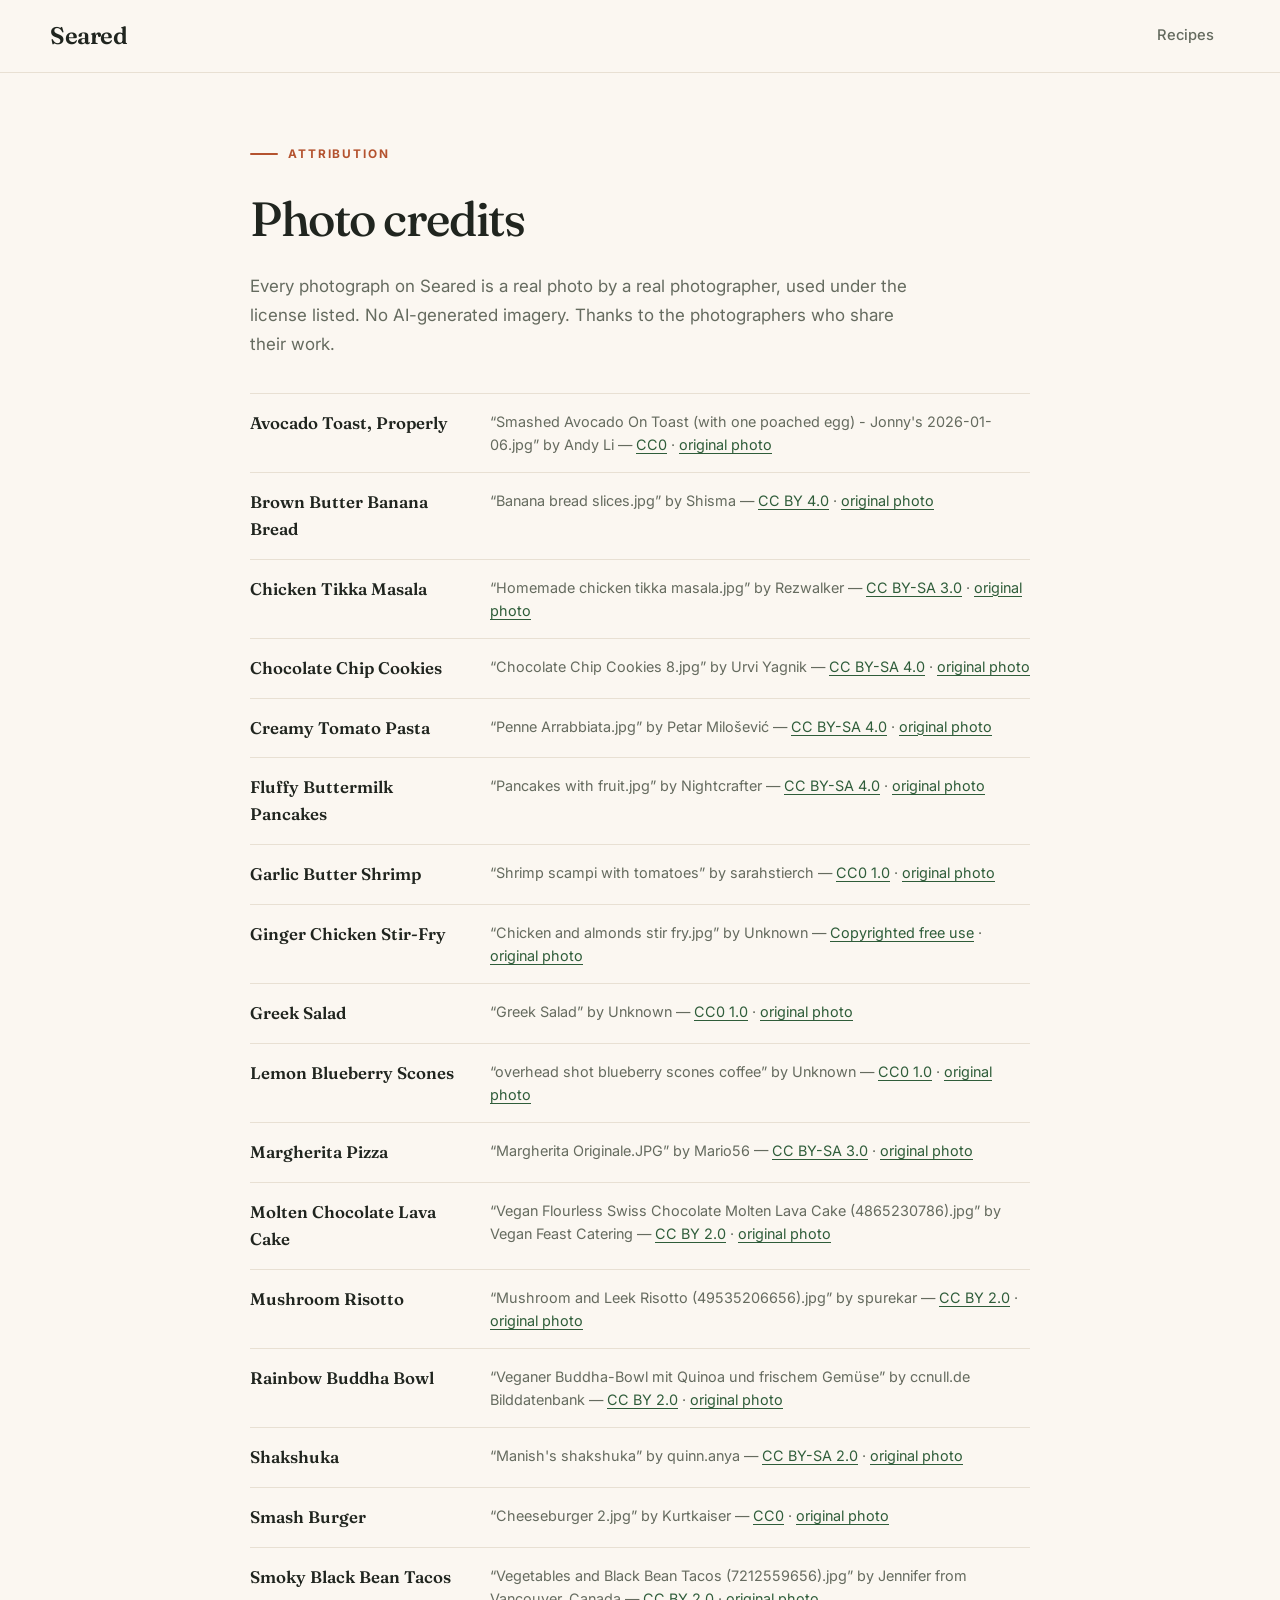
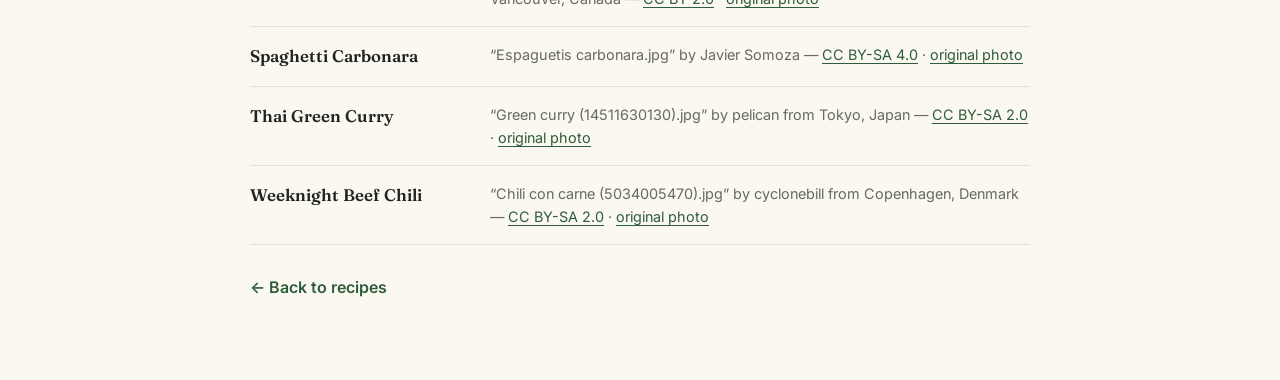
==== credits.html @ 4a0a9e8e "Show uncropped photo in recipe modal" ====
<!DOCTYPE html>
<html lang="en">
<head>
  <meta charset="UTF-8">
  <meta name="viewport" content="width=device-width, initial-scale=1">
  <title>Photo credits — Seared</title>
  <meta name="description" content="Attribution for the real photographs used on Seared.">
  <link rel="preconnect" href="https://fonts.googleapis.com">
  <link rel="preconnect" href="https://fonts.gstatic.com" crossorigin>
  <link href="https://fonts.googleapis.com/css2?family=Fraunces:ital,opsz,wght@0,9..144,400..700;1,9..144,400..700&family=Inter:wght@400;500;600;700&display=swap" rel="stylesheet">
  <link rel="stylesheet" href="styles.css?v=3">
  <style>
    .credits { max-width: 780px; padding: 64px 0 80px; }
    .credits h1 { margin: 18px 0 0; font-family: var(--serif); font-size: clamp(2.1rem, 5vw, 3rem); font-weight: 500; letter-spacing: -0.03em; }
    .credits .lede { max-width: 60ch; margin: 14px 0 34px; color: var(--muted); }
    .credit-list { display: grid; gap: 0; margin: 0; padding: 0; list-style: none; border-top: 1px solid var(--line); }
    .credit-list li { display: grid; grid-template-columns: 220px 1fr; gap: 20px; padding: 16px 0; border-bottom: 1px solid var(--line); }
    .credit-dish { font-family: var(--serif); font-size: 1.05rem; font-weight: 600; }
    .credit-line { color: var(--muted); font-size: 0.9rem; }
    .credit-line a { color: var(--green); text-underline-offset: 3px; }
    .credits-back { display: inline-flex; margin-top: 30px; color: var(--green); font-weight: 600; text-decoration: none; }
    .credits-back:hover { text-decoration: underline; }
    @media (max-width: 620px) { .credit-list li { grid-template-columns: 1fr; gap: 4px; } .credits { padding-top: 40px; } }
  </style>
</head>
<body>
  <header class="site-header">
    <div class="wrap header-inner">
      <a class="brand" href="index.html">
        <span class="brand-name">Seared</span>
      </a>
      <nav class="nav" aria-label="Main"><a class="nav-link" href="index.html">Recipes</a></nav>
    </div>
  </header>
  <main class="wrap credits">
    <p class="eyebrow">Attribution</p>
    <h1>Photo credits</h1>
    <p class="lede">Every photograph on Seared is a real photo by a real photographer, used under the license listed. No AI-generated imagery. Thanks to the photographers who share their work.</p>
    <ul class="credit-list">
      <li>
        <span class="credit-dish">Avocado Toast, Properly</span>
        <span class="credit-line">“Smashed Avocado On Toast (with one poached egg) - Jonny&#x27;s 2026-01-06.jpg” by Andy Li — <a href="http://creativecommons.org/publicdomain/zero/1.0/deed.en" rel="license noopener">CC0</a> · <a href="https://commons.wikimedia.org/wiki/File:Smashed_Avocado_On_Toast_(with_one_poached_egg)_-_Jonny%27s_2026-01-06.jpg" rel="noopener">original photo</a></span>
      </li>
      <li>
        <span class="credit-dish">Brown Butter Banana Bread</span>
        <span class="credit-line">“Banana bread slices.jpg” by Shisma — <a href="https://creativecommons.org/licenses/by/4.0" rel="license noopener">CC BY 4.0</a> · <a href="https://commons.wikimedia.org/wiki/File:Banana_bread_slices.jpg" rel="noopener">original photo</a></span>
      </li>
      <li>
        <span class="credit-dish">Chicken Tikka Masala</span>
        <span class="credit-line">“Homemade chicken tikka masala.jpg” by Rezwalker — <a href="https://creativecommons.org/licenses/by-sa/3.0" rel="license noopener">CC BY-SA 3.0</a> · <a href="https://commons.wikimedia.org/wiki/File:Homemade_chicken_tikka_masala.jpg" rel="noopener">original photo</a></span>
      </li>
      <li>
        <span class="credit-dish">Chocolate Chip Cookies</span>
        <span class="credit-line">“Chocolate Chip Cookies 8.jpg” by Urvi Yagnik — <a href="https://creativecommons.org/licenses/by-sa/4.0" rel="license noopener">CC BY-SA 4.0</a> · <a href="https://commons.wikimedia.org/wiki/File:Chocolate_Chip_Cookies_8.jpg" rel="noopener">original photo</a></span>
      </li>
      <li>
        <span class="credit-dish">Creamy Tomato Pasta</span>
        <span class="credit-line">“Penne Arrabbiata.jpg” by Petar Milošević — <a href="https://creativecommons.org/licenses/by-sa/4.0" rel="license noopener">CC BY-SA 4.0</a> · <a href="https://commons.wikimedia.org/wiki/File:Penne_Arrabbiata.jpg" rel="noopener">original photo</a></span>
      </li>
      <li>
        <span class="credit-dish">Fluffy Buttermilk Pancakes</span>
        <span class="credit-line">“Pancakes with fruit.jpg” by Nightcrafter — <a href="https://creativecommons.org/licenses/by-sa/4.0" rel="license noopener">CC BY-SA 4.0</a> · <a href="https://commons.wikimedia.org/wiki/File:Pancakes_with_fruit.jpg" rel="noopener">original photo</a></span>
      </li>
      <li>
        <span class="credit-dish">Garlic Butter Shrimp</span>
        <span class="credit-line">“Shrimp scampi with tomatoes” by sarahstierch — <a href="https://creativecommons.org/publicdomain/zero/1.0/" rel="license noopener">CC0 1.0</a> · <a href="https://www.flickr.com/photos/7633518@N08/54005798608" rel="noopener">original photo</a></span>
      </li>
      <li>
        <span class="credit-dish">Ginger Chicken Stir-Fry</span>
        <span class="credit-line">“Chicken and almonds stir fry.jpg” by Unknown — <a href="#" rel="license noopener">Copyrighted free use</a> · <a href="https://commons.wikimedia.org/wiki/File:Chicken_and_almonds_stir_fry.jpg" rel="noopener">original photo</a></span>
      </li>
      <li>
        <span class="credit-dish">Greek Salad</span>
        <span class="credit-line">“Greek Salad” by Unknown — <a href="https://creativecommons.org/publicdomain/zero/1.0/" rel="license noopener">CC0 1.0</a> · <a href="https://www.rawpixel.com/image/5969793/greek-salad" rel="noopener">original photo</a></span>
      </li>
      <li>
        <span class="credit-dish">Lemon Blueberry Scones</span>
        <span class="credit-line">“overhead shot blueberry scones coffee” by Unknown — <a href="https://creativecommons.org/publicdomain/zero/1.0/" rel="license noopener">CC0 1.0</a> · <a href="https://www.rawpixel.com/image/3282707/free-photo-image-cream-coffee-blossom" rel="noopener">original photo</a></span>
      </li>
      <li>
        <span class="credit-dish">Margherita Pizza</span>
        <span class="credit-line">“Margherita Originale.JPG” by Mario56 — <a href="https://creativecommons.org/licenses/by-sa/3.0" rel="license noopener">CC BY-SA 3.0</a> · <a href="https://commons.wikimedia.org/wiki/File:Margherita_Originale.JPG" rel="noopener">original photo</a></span>
      </li>
      <li>
        <span class="credit-dish">Molten Chocolate Lava Cake</span>
        <span class="credit-line">“Vegan Flourless Swiss Chocolate Molten Lava Cake (4865230786).jpg” by Vegan Feast Catering — <a href="https://creativecommons.org/licenses/by/2.0" rel="license noopener">CC BY 2.0</a> · <a href="https://commons.wikimedia.org/wiki/File:Vegan_Flourless_Swiss_Chocolate_Molten_Lava_Cake_(4865230786).jpg" rel="noopener">original photo</a></span>
      </li>
      <li>
        <span class="credit-dish">Mushroom Risotto</span>
        <span class="credit-line">“Mushroom and Leek Risotto (49535206656).jpg” by spurekar — <a href="https://creativecommons.org/licenses/by/2.0" rel="license noopener">CC BY 2.0</a> · <a href="https://commons.wikimedia.org/wiki/File:Mushroom_and_Leek_Risotto_(49535206656).jpg" rel="noopener">original photo</a></span>
      </li>
      <li>
        <span class="credit-dish">Rainbow Buddha Bowl</span>
        <span class="credit-line">“Veganer Buddha-Bowl mit Quinoa und frischem Gemüse” by ccnull.de Bilddatenbank — <a href="https://creativecommons.org/licenses/by/2.0/" rel="license noopener">CC BY 2.0</a> · <a href="https://www.flickr.com/photos/115225894@N07/54340610485" rel="noopener">original photo</a></span>
      </li>
      <li>
        <span class="credit-dish">Shakshuka</span>
        <span class="credit-line">“Manish&#x27;s shakshuka” by quinn.anya — <a href="https://creativecommons.org/licenses/by-sa/2.0/" rel="license noopener">CC BY-SA 2.0</a> · <a href="https://www.flickr.com/photos/53326337@N00/53869205952" rel="noopener">original photo</a></span>
      </li>
      <li>
        <span class="credit-dish">Smash Burger</span>
        <span class="credit-line">“Cheeseburger 2.jpg” by Kurtkaiser — <a href="http://creativecommons.org/publicdomain/zero/1.0/deed.en" rel="license noopener">CC0</a> · <a href="https://commons.wikimedia.org/wiki/File:Cheeseburger_2.jpg" rel="noopener">original photo</a></span>
      </li>
      <li>
        <span class="credit-dish">Smoky Black Bean Tacos</span>
        <span class="credit-line">“Vegetables and Black Bean Tacos (7212559656).jpg” by Jennifer from Vancouver, Canada — <a href="https://creativecommons.org/licenses/by/2.0" rel="license noopener">CC BY 2.0</a> · <a href="https://commons.wikimedia.org/wiki/File:Vegetables_and_Black_Bean_Tacos_(7212559656).jpg" rel="noopener">original photo</a></span>
      </li>
      <li>
        <span class="credit-dish">Spaghetti Carbonara</span>
        <span class="credit-line">“Espaguetis carbonara.jpg” by Javier Somoza — <a href="https://creativecommons.org/licenses/by-sa/4.0" rel="license noopener">CC BY-SA 4.0</a> · <a href="https://commons.wikimedia.org/wiki/File:Espaguetis_carbonara.jpg" rel="noopener">original photo</a></span>
      </li>
      <li>
        <span class="credit-dish">Thai Green Curry</span>
        <span class="credit-line">“Green curry (14511630130).jpg” by pelican from Tokyo, Japan — <a href="https://creativecommons.org/licenses/by-sa/2.0" rel="license noopener">CC BY-SA 2.0</a> · <a href="https://commons.wikimedia.org/wiki/File:Green_curry_(14511630130).jpg" rel="noopener">original photo</a></span>
      </li>
      <li>
        <span class="credit-dish">Weeknight Beef Chili</span>
        <span class="credit-line">“Chili con carne (5034005470).jpg” by cyclonebill from Copenhagen, Denmark — <a href="https://creativecommons.org/licenses/by-sa/2.0" rel="license noopener">CC BY-SA 2.0</a> · <a href="https://commons.wikimedia.org/wiki/File:Chili_con_carne_(5034005470).jpg" rel="noopener">original photo</a></span>
      </li>
    </ul>
    <a class="credits-back" href="index.html">← Back to recipes</a>
  </main>
</body>
</html>
---- styles.css ----
/* ---------- Base ---------- */
*, *::before, *::after { box-sizing: border-box; }

:root {
  --cream: #fbf7f1;
  --paper: #fffdf9;
  --ink: #20251f;
  --muted: #656b5f;
  --muted-soft: #6a7063;
  --green: #2f5d3a;
  --green-soft: #eaf0e6;
  --terra: #c9603c;
  --terra-ink: #b4532f;
  --line: #e8e0d3;
  --serif: "Fraunces", "Iowan Old Style", Georgia, serif;
  --sans: "Inter", ui-sans-serif, system-ui, -apple-system, "Segoe UI", sans-serif;
  --shadow: 0 24px 44px -30px rgba(32, 37, 31, 0.55);
}

html { scroll-behavior: smooth; }

body {
  margin: 0;
  background: var(--cream);
  color: var(--ink);
  font-family: var(--sans);
  font-size: 16px;
  line-height: 1.6;
  -webkit-font-smoothing: antialiased;
}

body.locked { overflow: hidden; }

img, svg { display: block; }
button { font: inherit; color: inherit; }

[hidden] { display: none !important; }

.wrap { width: min(1180px, calc(100% - 48px)); margin-inline: auto; }

:focus-visible {
  outline: 2.5px solid var(--green);
  outline-offset: 3px;
  border-radius: 6px;
}

/* ---------- Header ---------- */
.site-header {
  position: sticky;
  top: 0;
  z-index: 50;
  background: rgba(251, 247, 241, 0.86);
  backdrop-filter: blur(14px);
  -webkit-backdrop-filter: blur(14px);
  border-bottom: 1px solid var(--line);
}

.header-inner {
  display: flex;
  align-items: center;
  justify-content: space-between;
  gap: 24px;
  height: 72px;
}

.brand {
  display: inline-flex;
  align-items: center;
  text-decoration: none;
  color: var(--ink);
  font-family: var(--serif);
  font-size: 1.5rem;
  font-weight: 600;
  letter-spacing: -0.02em;
}

.nav { display: flex; align-items: center; gap: 6px; }

.nav-link {
  display: inline-flex;
  align-items: center;
  gap: 8px;
  padding: 9px 16px;
  border: 0;
  border-radius: 999px;
  background: transparent;
  color: var(--muted);
  font-size: 0.92rem;
  font-weight: 500;
  text-decoration: none;
  cursor: pointer;
  transition: background 0.18s ease, color 0.18s ease;
}

.nav-link:hover { background: #f1ece2; color: var(--ink); }

.nav-link.is-active {
  background: var(--green);
  color: #fff;
}

.count {
  display: inline-grid;
  place-items: center;
  min-width: 21px;
  height: 21px;
  padding: 0 6px;
  border-radius: 999px;
  background: #efe9dd;
  color: var(--ink);
  font-size: 0.72rem;
  font-weight: 700;
  line-height: 1;
}

.nav-link.is-active .count { background: rgba(255, 255, 255, 0.24); color: #fff; }

/* ---------- Hero ---------- */
.hero {
  position: relative;
  padding: 76px 0 52px;
  overflow: hidden;
}

.hero::before {
  content: "";
  position: absolute;
  width: 620px;
  height: 620px;
  top: -340px;
  right: -140px;
  border-radius: 50%;
  background: radial-gradient(circle, rgba(201, 96, 60, 0.14), rgba(201, 96, 60, 0) 68%);
  pointer-events: none;
}

.hero::after {
  content: "";
  position: absolute;
  width: 520px;
  height: 520px;
  bottom: -360px;
  left: -180px;
  border-radius: 50%;
  background: radial-gradient(circle, rgba(47, 93, 58, 0.12), rgba(47, 93, 58, 0) 70%);
  pointer-events: none;
}

.hero-inner { position: relative; z-index: 1; }

.eyebrow {
  display: inline-flex;
  align-items: center;
  gap: 10px;
  margin: 0;
  color: var(--terra-ink);
  font-size: 0.74rem;
  font-weight: 700;
  letter-spacing: 0.16em;
  text-transform: uppercase;
}

.eyebrow::before {
  content: "";
  width: 28px;
  height: 2px;
  border-radius: 2px;
  background: currentColor;
}

.hero h1 {
  margin: 20px 0 0;
  max-width: 15ch;
  font-family: var(--serif);
  font-size: clamp(2.7rem, 6.4vw, 4.7rem);
  font-weight: 500;
  line-height: 1.02;
  letter-spacing: -0.035em;
}

.hero h1 em {
  display: block;
  color: var(--terra);
  font-style: normal;
}

.lede {
  max-width: 53ch;
  margin: 22px 0 0;
  color: var(--muted);
  font-size: 1.06rem;
  line-height: 1.7;
}

/* Search */
.search {
  display: flex;
  align-items: center;
  gap: 13px;
  width: min(560px, 100%);
  margin-top: 32px;
  padding: 7px 8px 7px 20px;
  background: var(--paper);
  border: 1px solid var(--line);
  border-radius: 999px;
  box-shadow: 0 18px 36px -26px rgba(47, 93, 58, 0.55);
  transition: border-color 0.18s ease, box-shadow 0.18s ease;
}

.search:focus-within {
  border-color: #b9cbb3;
  box-shadow: 0 18px 36px -22px rgba(47, 93, 58, 0.5), 0 0 0 4px rgba(47, 93, 58, 0.08);
}

.search-icon {
  width: 20px;
  height: 20px;
  flex: 0 0 20px;
  fill: none;
  stroke: var(--muted);
  stroke-width: 1.9;
  stroke-linecap: round;
}

.search input {
  flex: 1;
  min-width: 0;
  padding: 13px 0;
  border: 0;
  outline: 0;
  background: transparent;
  color: var(--ink);
  font: inherit;
  font-size: 0.98rem;
}

.search input::placeholder { color: var(--muted-soft); }
.search input::-webkit-search-cancel-button { -webkit-appearance: none; }

.search-hint {
  flex: 0 0 auto;
  padding: 4px 10px;
  border: 1px solid var(--line);
  border-bottom-width: 2px;
  border-radius: 7px;
  background: #faf6ee;
  color: var(--muted-soft);
  font-family: var(--sans);
  font-size: 0.76rem;
  font-weight: 600;
  line-height: 1.3;
}

.suggestions {
  display: flex;
  flex-wrap: wrap;
  align-items: center;
  gap: 8px;
  margin-top: 18px;
  font-size: 0.85rem;
}

.suggestions-label {
  margin-right: 2px;
  color: var(--muted-soft);
  font-size: 0.72rem;
  font-weight: 700;
  letter-spacing: 0.12em;
  text-transform: uppercase;
}

.suggestions button {
  padding: 5px 13px;
  border: 1px solid var(--line);
  border-radius: 999px;
  background: transparent;
  color: var(--muted);
  font-size: 0.83rem;
  cursor: pointer;
  transition: all 0.16s ease;
}

.suggestions button:hover {
  border-color: #cfc4b1;
  background: var(--paper);
  color: var(--ink);
  transform: translateY(-1px);
}

/* Hero decorative plate */
.hero-art {
  position: absolute;
  top: 50%;
  right: 0;
  width: 380px;
  height: 380px;
  transform: translateY(-50%);
  display: none;
}

.plate {
  position: absolute;
  inset: 20px;
  display: grid;
  place-items: center;
  border-radius: 50%;
  background:
    radial-gradient(circle at 38% 30%, #fffdf9 0%, #f6efe3 55%, #ece2d1 100%);
  border: 1px solid #e6dccb;
  box-shadow:
    0 40px 60px -40px rgba(47, 93, 58, 0.5),
    inset 0 -8px 24px rgba(180, 160, 130, 0.18),
    inset 0 4px 14px rgba(255, 255, 255, 0.9);
  animation: float 7s ease-in-out infinite;
}

.plate-ring {
  position: absolute;
  inset: 26px;
  z-index: 3;
  border: 1.5px dashed rgba(255, 255, 255, 0.75);
  border-radius: 50%;
  opacity: 0.9;
}

.plate-photo {
  position: absolute;
  inset: 0;
  width: 100%;
  height: 100%;
  border-radius: 50%;
  object-fit: cover;
}

.plate::after {
  content: "";
  position: absolute;
  inset: 0;
  z-index: 2;
  border-radius: 50%;
  box-shadow: inset 0 0 0 1px rgba(255, 255, 255, 0.28), inset 0 -14px 34px rgba(40, 30, 20, 0.28);
  pointer-events: none;
}

.pick-card {
  position: absolute;
  left: -6px;
  bottom: 12px;
  display: grid;
  gap: 1px;
  padding: 13px 20px 14px;
  background: var(--paper);
  border: 1px solid var(--line);
  border-radius: 16px;
  box-shadow: 0 20px 40px -24px rgba(32, 37, 31, 0.5);
  transform: rotate(-4deg);
  animation: float 7s ease-in-out infinite;
  animation-delay: -2.5s;
}

.pick-label {
  color: var(--terra-ink);
  font-size: 0.62rem;
  font-weight: 700;
  letter-spacing: 0.14em;
  text-transform: uppercase;
}

.pick-card strong {
  font-family: var(--serif);
  font-size: 1.22rem;
  font-weight: 600;
  line-height: 1.2;
}

.pick-meta { color: var(--muted-soft); font-size: 0.76rem; }

@keyframes float {
  0%, 100% { transform: translateY(0) rotate(-4deg); }
  50% { transform: translateY(-9px) rotate(-2deg); }
}

@media (min-width: 1080px) {
  .hero-art { display: block; }
  .hero-inner { min-height: 360px; }
  .hero-inner > .eyebrow,
  .hero-inner > h1,
  .hero-inner > .lede,
  .hero-inner > .search,
  .hero-inner > .suggestions { max-width: 640px; }
  .hero-inner > .lede { max-width: 53ch; }
}

@media (prefers-reduced-motion: reduce) {
  .plate, .pick-card { animation: none; }
}


/* ---------- Toolbar ---------- */
.toolbar {
  position: sticky;
  top: 72px;
  z-index: 40;
  padding: 13px 0;
  background: rgba(251, 247, 241, 0.92);
  backdrop-filter: blur(12px);
  -webkit-backdrop-filter: blur(12px);
  border-top: 1px solid var(--line);
  border-bottom: 1px solid var(--line);
}

.toolbar-inner {
  display: flex;
  align-items: center;
  justify-content: space-between;
  gap: 18px;
}

.chips {
  display: flex;
  align-items: center;
  gap: 8px;
  overflow-x: auto;
  scrollbar-width: none;
  padding: 2px;
}

.chips::-webkit-scrollbar { display: none; }

.chip {
  flex: 0 0 auto;
  padding: 8px 17px;
  border: 1px solid transparent;
  border-radius: 999px;
  background: transparent;
  color: var(--muted);
  font-size: 0.88rem;
  font-weight: 500;
  white-space: nowrap;
  cursor: pointer;
  transition: all 0.18s ease;
}

.chip:hover { background: #f1ece2; color: var(--ink); }

.chip[aria-pressed="true"] {
  background: var(--green);
  border-color: var(--green);
  color: #fff;
  box-shadow: 0 8px 16px -12px rgba(47, 93, 58, 0.9);
}

.sort {
  display: inline-flex;
  align-items: center;
  gap: 9px;
  flex: 0 0 auto;
  color: var(--muted-soft);
  font-size: 0.78rem;
  font-weight: 600;
  letter-spacing: 0.06em;
  text-transform: uppercase;
}

.sort select {
  padding: 8px 34px 8px 13px;
  border: 1px solid var(--line);
  border-radius: 999px;
  background: var(--paper) url("data:image/svg+xml,%3Csvg xmlns='http://www.w3.org/2000/svg' width='12' height='8' viewBox='0 0 12 8'%3E%3Cpath d='M1 1.5 6 6.5 11 1.5' fill='none' stroke='%236d7468' stroke-width='1.6' stroke-linecap='round' stroke-linejoin='round'/%3E%3C/svg%3E") no-repeat right 14px center;
  color: var(--ink);
  font: inherit;
  font-size: 0.84rem;
  font-weight: 500;
  letter-spacing: 0;
  text-transform: none;
  cursor: pointer;
  appearance: none;
  -webkit-appearance: none;
}

/* ---------- Collection ---------- */
.collection { padding-bottom: 84px; }

#recipes { scroll-margin-top: 150px; }

.collection-head {
  display: flex;
  align-items: baseline;
  justify-content: space-between;
  gap: 20px;
  flex-wrap: wrap;
  padding: 44px 0 24px;
}

.collection-head h2 {
  margin: 0;
  font-family: var(--serif);
  font-size: clamp(1.7rem, 3vw, 2.15rem);
  font-weight: 500;
  letter-spacing: -0.025em;
}

.result-count {
  margin: 0;
  color: var(--muted-soft);
  font-size: 0.88rem;
}

.grid {
  display: grid;
  grid-template-columns: repeat(auto-fill, minmax(272px, 1fr));
  gap: 26px;
}

/* ---------- Card ---------- */
.card {
  position: relative;
  display: flex;
  flex-direction: column;
  background: var(--paper);
  border: 1px solid var(--line);
  border-radius: 22px;
  overflow: hidden;
  cursor: pointer;
  transition: transform 0.24s ease, box-shadow 0.24s ease, border-color 0.24s ease;
  animation: rise 0.4s ease both;
}

.card:hover {
  transform: translateY(-5px);
  border-color: #d8cfbe;
  box-shadow: var(--shadow);
}

.card-open {
  padding: 0;
  border: 0;
  background: none;
  color: inherit;
  font: inherit;
  letter-spacing: inherit;
  line-height: inherit;
  text-align: left;
  cursor: pointer;
}

.card-open:hover {
  text-decoration: underline;
  text-decoration-thickness: 1.5px;
  text-underline-offset: 4px;
}

.card-open:focus-visible { outline-offset: 4px; }

@keyframes rise {
  from { opacity: 0; transform: translateY(10px); }
  to { opacity: 1; transform: translateY(0); }
}

.thumb {
  position: relative;
  display: grid;
  place-items: center;
  aspect-ratio: 4 / 3;
  overflow: hidden;
}

.thumb::after {
  content: "";
  position: absolute;
  inset: 0;
  z-index: 1;
  background: linear-gradient(to bottom, rgba(20, 24, 20, 0.24), rgba(20, 24, 20, 0) 42%);
  pointer-events: none;
}

.thumb-img {
  position: absolute;
  inset: 0;
  width: 100%;
  height: 100%;
  object-fit: cover;
  transition: transform 0.5s cubic-bezier(0.2, 0.8, 0.3, 1);
}

.card:hover .thumb-img { transform: scale(1.055); }

.badge {
  position: absolute;
  top: 13px;
  left: 13px;
  z-index: 2;
  padding: 6px 11px;
  border-radius: 999px;
  background: rgba(255, 253, 249, 0.92);
  backdrop-filter: blur(6px);
  color: #3b4237;
  font-size: 0.68rem;
  font-weight: 700;
  letter-spacing: 0.09em;
  text-transform: uppercase;
}

.heart {
  position: absolute;
  top: 11px;
  right: 11px;
  z-index: 3;
  display: grid;
  place-items: center;
  width: 38px;
  height: 38px;
  border: 0;
  border-radius: 50%;
  background: rgba(255, 253, 249, 0.92);
  backdrop-filter: blur(6px);
  cursor: pointer;
  transition: transform 0.18s ease, background 0.18s ease;
}

.heart:hover { transform: scale(1.08); background: #fff; }
.heart:active { transform: scale(0.94); }

.heart svg {
  width: 19px;
  height: 19px;
  fill: none;
  stroke: #4a5147;
  stroke-width: 1.8;
  stroke-linecap: round;
  stroke-linejoin: round;
  transition: fill 0.18s ease, stroke 0.18s ease;
}

.heart[aria-pressed="true"] svg { fill: var(--terra); stroke: var(--terra); }

.card-body {
  display: flex;
  flex-direction: column;
  flex: 1;
  padding: 18px 20px 19px;
}

.card-body h3 {
  margin: 0;
  font-family: var(--serif);
  font-size: 1.26rem;
  font-weight: 600;
  line-height: 1.25;
  letter-spacing: -0.015em;
}

.card-body p {
  margin: 7px 0 16px;
  color: var(--muted);
  font-size: 0.88rem;
  line-height: 1.55;
  display: -webkit-box;
  -webkit-line-clamp: 2;
  -webkit-box-orient: vertical;
  overflow: hidden;
}

.meta {
  display: flex;
  align-items: center;
  flex-wrap: wrap;
  gap: 6px 14px;
  margin-top: auto;
  padding-top: 13px;
  border-top: 1px dashed #ece4d6;
  color: var(--muted);
  font-size: 0.79rem;
  font-weight: 500;
}

.meta span { display: inline-flex; align-items: center; gap: 5px; }

.meta svg {
  width: 14px;
  height: 14px;
  fill: none;
  stroke: currentColor;
  stroke-width: 1.7;
  stroke-linecap: round;
  stroke-linejoin: round;
}

/* ---------- Empty state ---------- */
.empty {
  display: grid;
  justify-items: center;
  gap: 4px;
  padding: 64px 24px 72px;
  text-align: center;
}

.empty-emoji { font-size: 2.6rem; }

.empty h3 {
  margin: 8px 0 0;
  font-family: var(--serif);
  font-size: 1.5rem;
  font-weight: 600;
}

.empty p {
  max-width: 38ch;
  margin: 4px 0 18px;
  color: var(--muted);
  font-size: 0.93rem;
}

/* ---------- Buttons ---------- */
.btn {
  display: inline-flex;
  align-items: center;
  justify-content: center;
  gap: 8px;
  padding: 11px 20px;
  border: 1px solid transparent;
  border-radius: 999px;
  font-size: 0.9rem;
  font-weight: 600;
  cursor: pointer;
  transition: all 0.18s ease;
}

.btn svg { width: 17px; height: 17px; fill: none; stroke: currentColor; stroke-width: 1.8; stroke-linecap: round; stroke-linejoin: round; }

.btn-primary { background: var(--green); color: #fff; }
.btn-primary:hover { background: #24462d; transform: translateY(-1px); }

.btn-ghost { background: transparent; border-color: var(--line); color: var(--ink); }
.btn-ghost:hover { background: #f1ece2; }

/* ---------- Footer ---------- */
.site-footer {
  border-top: 1px solid var(--line);
  padding: 34px 0 44px;
  background: #f7f2e9;
}

.footer-inner {
  display: flex;
  align-items: center;
  justify-content: space-between;
  gap: 16px;
  flex-wrap: wrap;
}

.site-footer p { margin: 0; color: var(--muted); font-size: 0.88rem; }
.footer-small { color: var(--muted-soft); font-size: 0.82rem; }
.site-footer a { color: var(--muted-soft); text-underline-offset: 3px; }
.site-footer a:hover { color: var(--ink); }

/* ---------- Modal ---------- */
.modal { position: fixed; inset: 0; z-index: 100; display: none; }
.modal.open { display: block; }

.modal-backdrop {
  position: absolute;
  inset: 0;
  background: rgba(24, 28, 24, 0.55);
  backdrop-filter: blur(7px);
  -webkit-backdrop-filter: blur(7px);
  animation: fade 0.22s ease both;
}

.panel {
  position: relative;
  width: min(940px, calc(100% - 32px));
  max-height: 88vh;
  margin: min(5vh, 52px) auto;
  background: var(--cream);
  border-radius: 26px;
  overflow-y: auto;
  overscroll-behavior: contain;
  box-shadow: 0 50px 90px -34px rgba(0, 0, 0, 0.55);
  animation: pop 0.32s cubic-bezier(0.2, 0.9, 0.3, 1.15) both;
}

@keyframes fade { from { opacity: 0; } }
@keyframes pop {
  from { opacity: 0; transform: translateY(22px) scale(0.985); }
  to { opacity: 1; transform: translateY(0) scale(1); }
}

.modal-banner {
  position: relative;
  display: grid;
  place-items: center;
  aspect-ratio: 3 / 2;
  overflow: hidden;
}

.modal-banner::after {
  content: "";
  position: absolute;
  inset: 0;
  z-index: 1;
  background: linear-gradient(to bottom,
    rgba(20, 24, 20, 0.22),
    rgba(20, 24, 20, 0) 32%,
    rgba(20, 24, 20, 0) 68%,
    rgba(20, 24, 20, 0.3));
  pointer-events: none;
}

.modal-img {
  position: absolute;
  inset: 0;
  width: 100%;
  height: 100%;
  object-fit: contain;
}

.modal-banner .badge { top: 18px; left: 20px; }

.close-btn {
  position: absolute;
  top: 14px;
  right: 14px;
  z-index: 3;
  display: grid;
  place-items: center;
  width: 40px;
  height: 40px;
  border: 0;
  border-radius: 50%;
  background: rgba(255, 253, 249, 0.92);
  cursor: pointer;
  transition: transform 0.18s ease, background 0.18s ease;
}

.close-btn:hover { transform: rotate(90deg); background: #fff; }

.close-btn svg {
  width: 19px;
  height: 19px;
  fill: none;
  stroke: #3b4237;
  stroke-width: 1.9;
  stroke-linecap: round;
}

.modal-body { padding: 30px 36px 34px; }

.modal-intro h2 {
  margin: 0;
  font-family: var(--serif);
  font-size: clamp(1.9rem, 3.6vw, 2.6rem);
  font-weight: 500;
  line-height: 1.1;
  letter-spacing: -0.03em;
}

.modal-intro > p {
  max-width: 62ch;
  margin: 12px 0 0;
  color: var(--muted);
  font-size: 1rem;
  line-height: 1.65;
}

.meta-chips {
  display: flex;
  flex-wrap: wrap;
  gap: 9px;
  margin-top: 18px;
}

.chip-stat {
  display: inline-flex;
  align-items: center;
  gap: 7px;
  padding: 8px 14px;
  border: 1px solid var(--line);
  border-radius: 999px;
  background: var(--paper);
  color: var(--muted);
  font-size: 0.83rem;
}

.chip-stat b { color: var(--ink); font-weight: 600; }

.chip-stat svg {
  width: 15px;
  height: 15px;
  fill: none;
  stroke: var(--green);
  stroke-width: 1.8;
  stroke-linecap: round;
  stroke-linejoin: round;
}

.modal-grid {
  display: grid;
  grid-template-columns: 320px 1fr;
  gap: 34px;
  margin-top: 28px;
  padding-top: 28px;
  border-top: 1px solid var(--line);
}

/* Ingredients */
.ingredients {
  align-self: start;
  position: sticky;
  top: 20px;
  padding: 20px;
  background: var(--paper);
  border: 1px solid var(--line);
  border-radius: 18px;
}

.ing-head {
  display: flex;
  align-items: center;
  justify-content: space-between;
  gap: 12px;
  flex-wrap: wrap;
  margin-bottom: 6px;
}

.ing-head h3,
.method h3 {
  margin: 0;
  font-family: var(--serif);
  font-size: 1.22rem;
  font-weight: 600;
  letter-spacing: -0.01em;
}

.stepper {
  display: inline-flex;
  align-items: center;
  gap: 2px;
  padding: 3px;
  border: 1px solid var(--line);
  border-radius: 999px;
  background: #faf6ee;
}

.stepper button {
  display: grid;
  place-items: center;
  width: 28px;
  height: 28px;
  border: 0;
  border-radius: 50%;
  background: transparent;
  color: var(--green);
  font-size: 1.15rem;
  font-weight: 600;
  line-height: 1;
  cursor: pointer;
  transition: background 0.15s ease;
}

.stepper button:hover:not(:disabled) { background: var(--green-soft); }
.stepper button:disabled { opacity: 0.35; cursor: not-allowed; }

.stepper output {
  min-width: 26px;
  text-align: center;
  font-size: 0.92rem;
  font-weight: 700;
}

.serves-note {
  margin: 2px 0 12px;
  color: var(--muted-soft);
  font-size: 0.76rem;
  letter-spacing: 0.04em;
  text-transform: uppercase;
  font-weight: 600;
}

.ing-list { display: grid; }

.ing-list label {
  display: flex;
  align-items: flex-start;
  gap: 11px;
  padding: 9px 0;
  border-bottom: 1px dashed #ece4d6;
  font-size: 0.92rem;
  line-height: 1.5;
  cursor: pointer;
}

.ing-list label:last-child { border-bottom: 0; padding-bottom: 0; }

.ing-list input {
  position: relative;
  flex: 0 0 18px;
  width: 18px;
  height: 18px;
  margin: 3px 0 0;
  border: 1.5px solid #c9c0b0;
  border-radius: 5px;
  background: #fff;
  appearance: none;
  -webkit-appearance: none;
  cursor: pointer;
  transition: background 0.15s ease, border-color 0.15s ease;
}

.ing-list input:checked {
  background: var(--green);
  border-color: var(--green);
}

.ing-list input:checked::after {
  content: "";
  position: absolute;
  left: 4.5px;
  top: 1.5px;
  width: 5px;
  height: 9px;
  border: solid #fff;
  border-width: 0 2px 2px 0;
  transform: rotate(45deg);
}

.ing-list input:checked ~ span {
  color: var(--muted-soft);
  text-decoration: line-through;
  text-decoration-thickness: 1px;
}

.ing-list b { font-weight: 600; color: var(--ink); }

/* Method */
.method h3 { margin-bottom: 16px; }

.steps {
  counter-reset: step;
  display: grid;
  gap: 19px;
  margin: 0;
  padding: 0;
  list-style: none;
}

.steps li {
  display: grid;
  grid-template-columns: 32px 1fr;
  gap: 14px;
  font-size: 0.95rem;
  line-height: 1.68;
  color: #3c423a;
}

.steps li::before {
  counter-increment: step;
  content: counter(step);
  display: grid;
  place-items: center;
  width: 32px;
  height: 32px;
  border-radius: 50%;
  background: var(--green-soft);
  color: var(--green);
  font-size: 0.82rem;
  font-weight: 700;
}

.modal-actions {
  display: flex;
  flex-wrap: wrap;
  gap: 10px;
  margin-top: 30px;
  padding-top: 24px;
  border-top: 1px solid var(--line);
}

.modal-actions .btn-primary { margin-right: auto; }
.modal-actions .btn-primary[aria-pressed="true"] { background: var(--terra); }
.modal-actions .btn-primary[aria-pressed="true"]:hover { background: #b25232; }

/* ---------- Responsive ---------- */
@media (max-width: 860px) {
  .modal-grid { grid-template-columns: 1fr; gap: 26px; }
  .ingredients { position: static; }
  .modal-body { padding: 26px 24px 30px; }
}

@media (max-width: 720px) {
  .wrap { width: calc(100% - 36px); }
  .header-inner { height: 64px; }
  .brand { font-size: 1.32rem; }
  .hero { padding: 52px 0 38px; }
  .hero h1 { font-size: clamp(2.4rem, 11vw, 3.4rem); }
  .lede { font-size: 0.98rem; }
  .search { margin-top: 26px; }
  .search-hint { display: none; }
  .toolbar { position: static; }
  .toolbar-inner { flex-direction: column; align-items: stretch; gap: 10px; }
  .chips { padding-bottom: 2px; }
  .sort { justify-content: space-between; }
  .sort select { flex: 1; max-width: 220px; }
  .collection-head { padding-top: 32px; }
  #recipes { scroll-margin-top: 78px; }
  .grid { gap: 18px; grid-template-columns: repeat(auto-fill, minmax(240px, 1fr)); }
  .footer-inner { flex-direction: column; align-items: flex-start; gap: 6px; }
}

@media (max-width: 700px) {
  .panel {
    width: 100%;
    max-height: 100dvh;
    height: 100dvh;
    margin: 0;
    border-radius: 0;
  }
  .modal-body { padding: 22px 18px 40px; }
  .modal-actions .btn-primary { margin-right: 0; flex: 1 1 100%; }
}

@media (prefers-reduced-motion: reduce) {
  *, *::before, *::after {
    animation-duration: 0.001ms !important;
    animation-iteration-count: 1 !important;
    transition-duration: 0.001ms !important;
    scroll-behavior: auto !important;
  }
}

/* ---------- Print ---------- */
@media print {
  body { background: #fff; }
  .site-header, .hero, .toolbar, .site-footer, .grid,
  .collection-head, .empty, .modal-backdrop, .modal-actions, .close-btn {
    display: none !important;
  }
  .modal { position: static; display: block; }
  .panel {
    width: 100%;
    max-height: none;
    margin: 0;
    overflow: visible;
    border-radius: 0;
    box-shadow: none;
  }
  .modal-banner { height: 150px; }
  .modal-grid { grid-template-columns: 1fr 1.4fr; }
  .ingredients { position: static; }
}
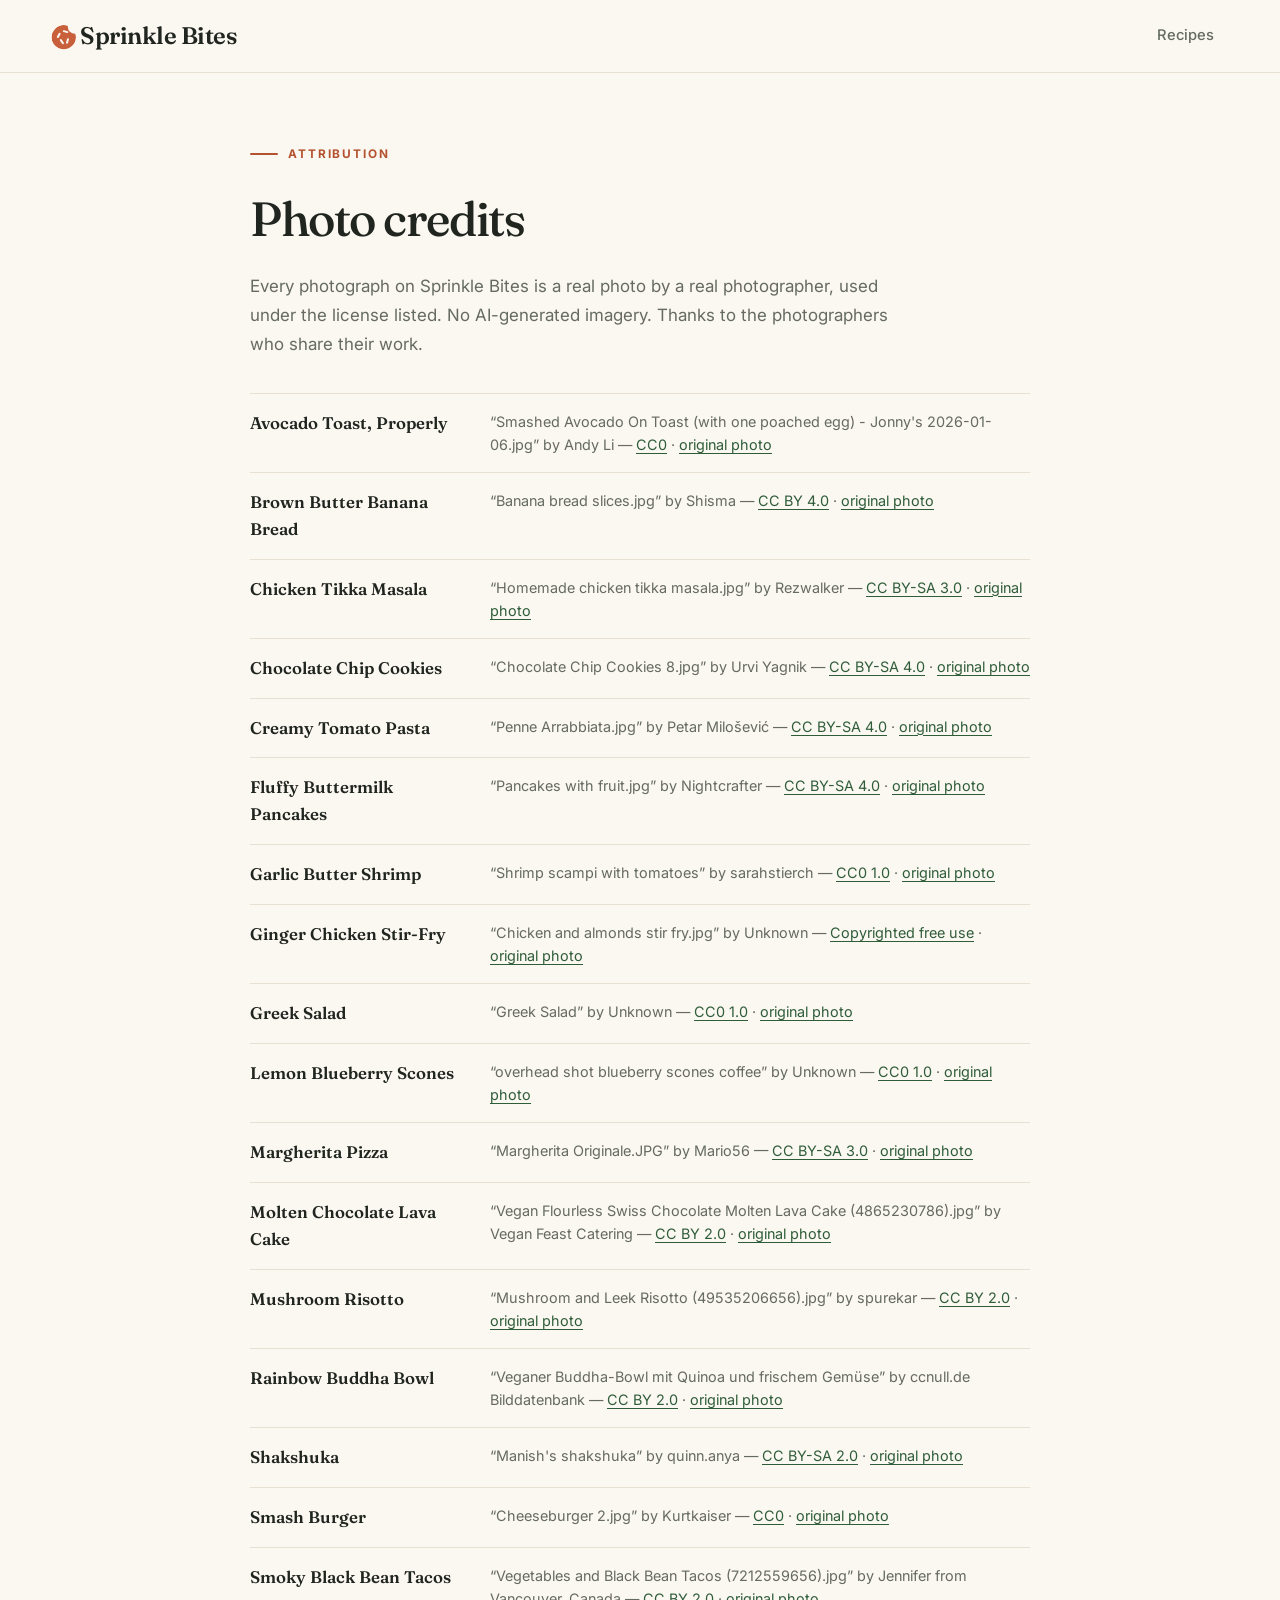
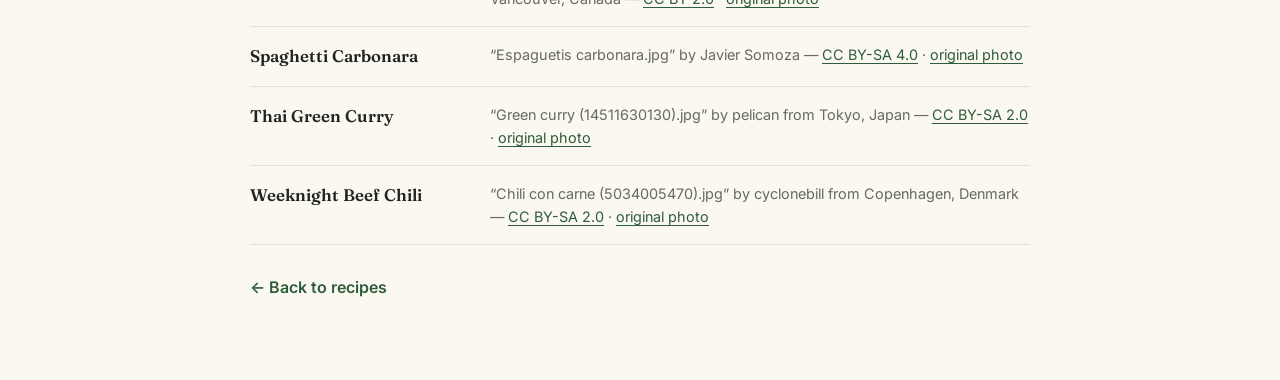
==== commit 5ba579d6: "Add Sprinkle Bites logo mark, lockup and icons" ====
--- a/credits.html
+++ b/credits.html
@@ -3,12 +3,14 @@
 <head>
   <meta charset="UTF-8">
   <meta name="viewport" content="width=device-width, initial-scale=1">
-  <title>Photo credits — Seared</title>
-  <meta name="description" content="Attribution for the real photographs used on Seared.">
+  <title>Photo credits — Sprinkle Bites</title>
+  <meta name="description" content="Attribution for the real photographs used on Sprinkle Bites.">
   <link rel="preconnect" href="https://fonts.googleapis.com">
   <link rel="preconnect" href="https://fonts.gstatic.com" crossorigin>
   <link href="https://fonts.googleapis.com/css2?family=Fraunces:ital,opsz,wght@0,9..144,400..700;1,9..144,400..700&family=Inter:wght@400;500;600;700&display=swap" rel="stylesheet">
-  <link rel="stylesheet" href="styles.css?v=3">
+  <link rel="icon" href="images/logo-mark.svg" type="image/svg+xml">
+  <link rel="apple-touch-icon" href="images/apple-touch-icon.png">
+  <link rel="stylesheet" href="styles.css?v=4">
   <style>
     .credits { max-width: 780px; padding: 64px 0 80px; }
     .credits h1 { margin: 18px 0 0; font-family: var(--serif); font-size: clamp(2.1rem, 5vw, 3rem); font-weight: 500; letter-spacing: -0.03em; }
@@ -27,7 +29,23 @@
   <header class="site-header">
     <div class="wrap header-inner">
       <a class="brand" href="index.html">
-        <span class="brand-name">Seared</span>
+        <svg class="brand-mark" viewBox="0 0 48 48" width="30" height="30" aria-hidden="true" focusable="false">
+          <defs>
+            <mask id="brand-bite">
+              <rect width="48" height="48" fill="#000"/>
+              <circle cx="22" cy="26" r="19.5" fill="#fff"/>
+              <circle cx="40" cy="9" r="11.5" fill="#000"/>
+            </mask>
+          </defs>
+          <circle cx="22" cy="26" r="19.5" fill="#c9603c" mask="url(#brand-bite)"/>
+          <g fill="#fbf7f1">
+            <rect x="12.4" y="18.5" width="3.2" height="9" rx="1.6" transform="rotate(30 14 23)"/>
+            <rect x="17.4" y="28.5" width="3.2" height="9" rx="1.6" transform="rotate(-35 19 33)"/>
+            <rect x="26.4" y="27.5" width="3.2" height="9" rx="1.6" transform="rotate(15 28 32)"/>
+            <rect x="23.4" y="12.5" width="3.2" height="9" rx="1.6" transform="rotate(105 25 17)"/>
+          </g>
+        </svg>
+        <span class="brand-name">Sprinkle Bites</span>
       </a>
       <nav class="nav" aria-label="Main"><a class="nav-link" href="index.html">Recipes</a></nav>
     </div>
@@ -35,7 +53,7 @@
   <main class="wrap credits">
     <p class="eyebrow">Attribution</p>
     <h1>Photo credits</h1>
-    <p class="lede">Every photograph on Seared is a real photo by a real photographer, used under the license listed. No AI-generated imagery. Thanks to the photographers who share their work.</p>
+    <p class="lede">Every photograph on Sprinkle Bites is a real photo by a real photographer, used under the license listed. No AI-generated imagery. Thanks to the photographers who share their work.</p>
     <ul class="credit-list">
       <li>
         <span class="credit-dish">Avocado Toast, Properly</span>
--- a/styles.css
+++ b/styles.css
@@ -73,6 +73,8 @@
   font-weight: 600;
   letter-spacing: -0.02em;
 }
+
+.brand-mark { width: 30px; height: 30px; flex: none; }
 
 .nav { display: flex; align-items: center; gap: 6px; }
 
@@ -1105,6 +1107,17 @@
   #recipes { scroll-margin-top: 78px; }
   .grid { gap: 18px; grid-template-columns: repeat(auto-fill, minmax(240px, 1fr)); }
   .footer-inner { flex-direction: column; align-items: flex-start; gap: 6px; }
+}
+
+@media (max-width: 560px) {
+  .brand { font-size: 1.1rem; gap: 8px; }
+  .brand-mark { width: 25px; height: 25px; }
+  .nav { gap: 2px; }
+  .nav-link { padding: 8px 11px; font-size: 0.85rem; }
+}
+
+@media (max-width: 410px) {
+  #navAll { display: none; }
 }
 
 @media (max-width: 700px) {
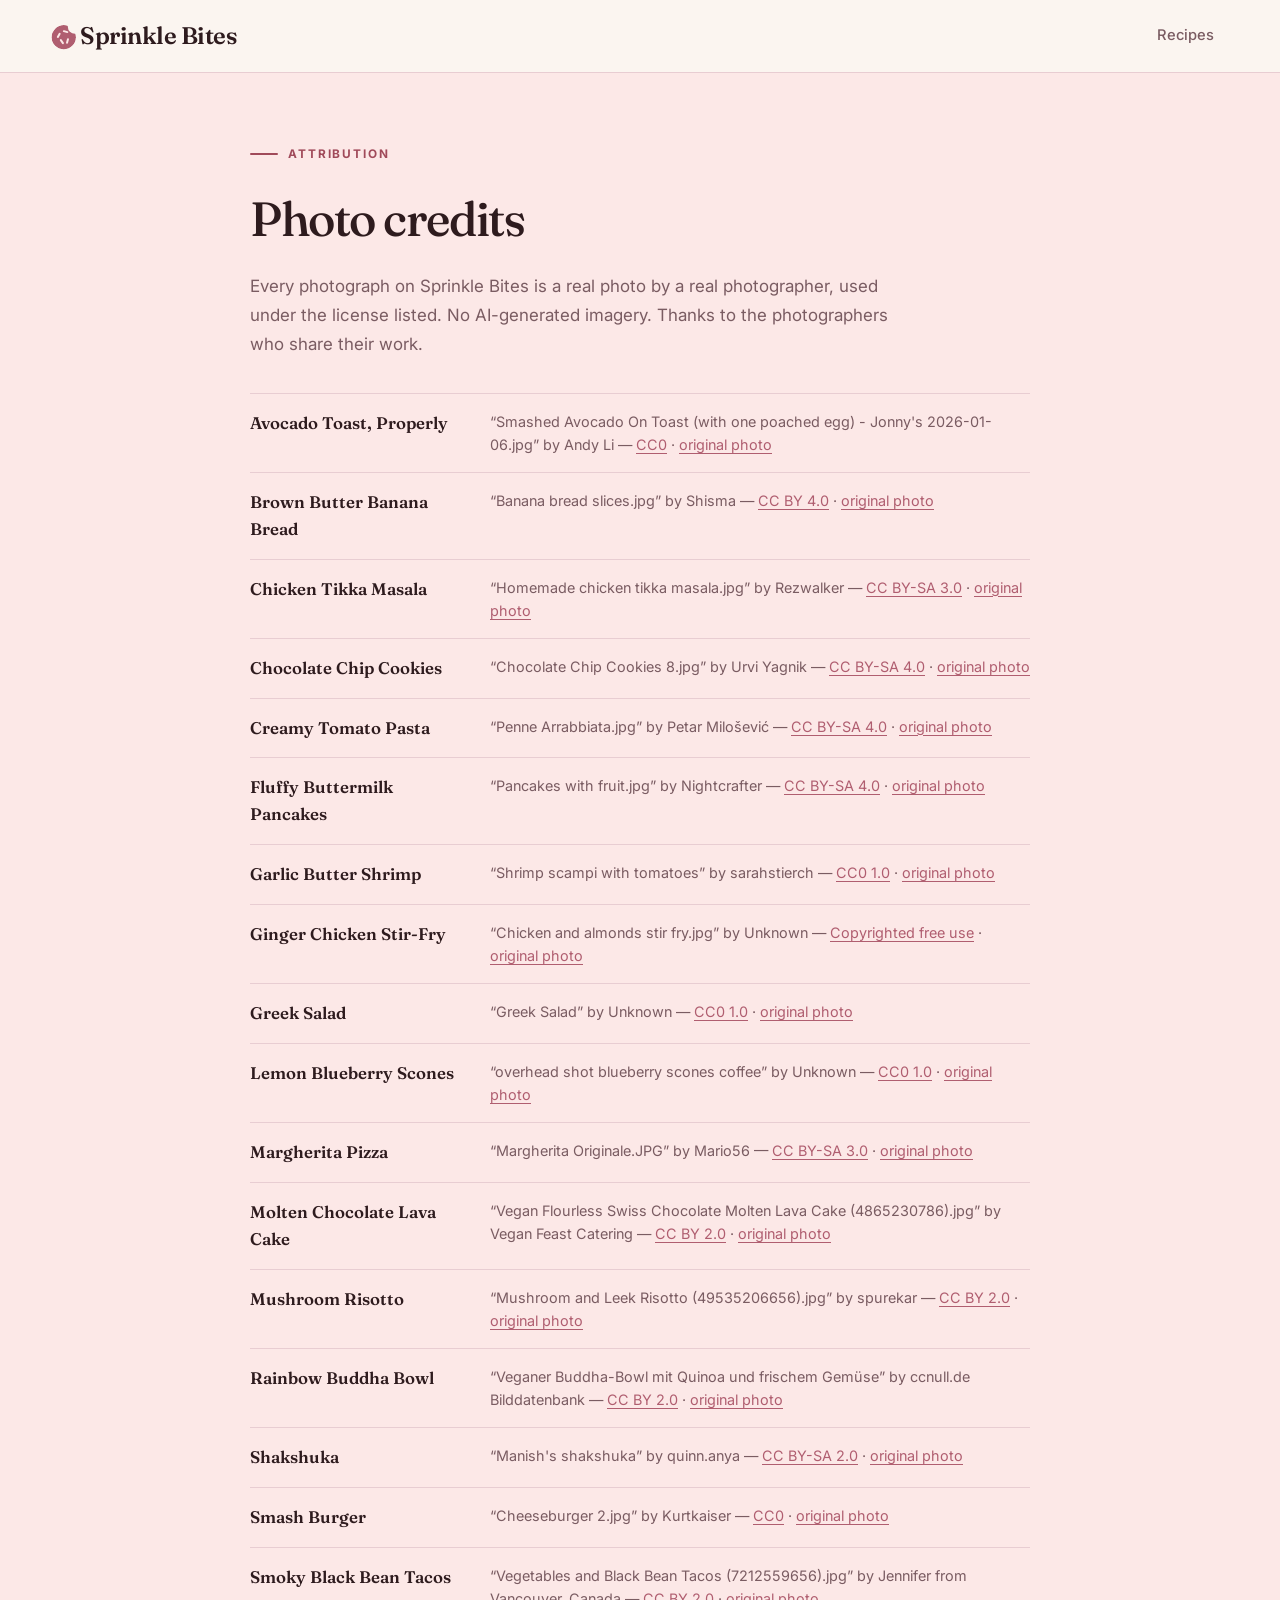
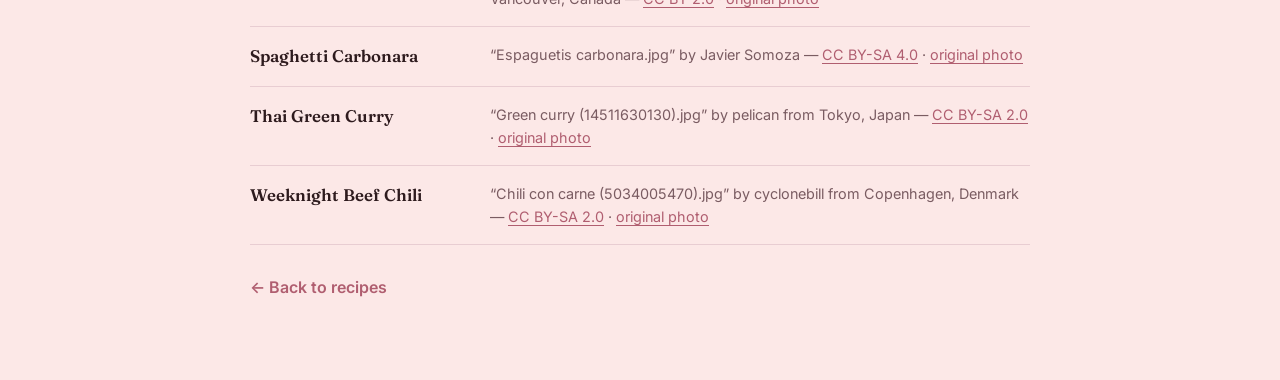
==== commit 1e093efb: "New blush/rose colour palette from reference photo" ====
--- a/credits.html
+++ b/credits.html
@@ -10,7 +10,7 @@
   <link href="https://fonts.googleapis.com/css2?family=Fraunces:ital,opsz,wght@0,9..144,400..700;1,9..144,400..700&family=Inter:wght@400;500;600;700&display=swap" rel="stylesheet">
   <link rel="icon" href="images/logo-mark.svg" type="image/svg+xml">
   <link rel="apple-touch-icon" href="images/apple-touch-icon.png">
-  <link rel="stylesheet" href="styles.css?v=4">
+  <link rel="stylesheet" href="styles.css?v=6">
   <style>
     .credits { max-width: 780px; padding: 64px 0 80px; }
     .credits h1 { margin: 18px 0 0; font-family: var(--serif); font-size: clamp(2.1rem, 5vw, 3rem); font-weight: 500; letter-spacing: -0.03em; }
@@ -37,8 +37,8 @@
               <circle cx="40" cy="9" r="11.5" fill="#000"/>
             </mask>
           </defs>
-          <circle cx="22" cy="26" r="19.5" fill="#c9603c" mask="url(#brand-bite)"/>
-          <g fill="#fbf7f1">
+          <circle cx="22" cy="26" r="19.5" fill="#b05e70" mask="url(#brand-bite)"/>
+          <g fill="#fce8e7">
             <rect x="12.4" y="18.5" width="3.2" height="9" rx="1.6" transform="rotate(30 14 23)"/>
             <rect x="17.4" y="28.5" width="3.2" height="9" rx="1.6" transform="rotate(-35 19 33)"/>
             <rect x="26.4" y="27.5" width="3.2" height="9" rx="1.6" transform="rotate(15 28 32)"/>
--- a/styles.css
+++ b/styles.css
@@ -2,16 +2,16 @@
 *, *::before, *::after { box-sizing: border-box; }
 
 :root {
-  --cream: #fbf7f1;
-  --paper: #fffdf9;
-  --ink: #20251f;
-  --muted: #656b5f;
-  --muted-soft: #6a7063;
-  --green: #2f5d3a;
-  --green-soft: #eaf0e6;
-  --terra: #c9603c;
-  --terra-ink: #b4532f;
-  --line: #e8e0d3;
+  --cream: #fce8e7;
+  --paper: #fff7f6;
+  --ink: #2e1b1e;
+  --muted: #7a5c62;
+  --muted-soft: #9b7a80;
+  --green: #b05e70;
+  --green-soft: #f4c0c8;
+  --terra: #cb7f8a;
+  --terra-ink: #a04a5a;
+  --line: #e8cdd2;
   --serif: "Fraunces", "Iowan Old Style", Georgia, serif;
   --sans: "Inter", ui-sans-serif, system-ui, -apple-system, "Segoe UI", sans-serif;
   --shadow: 0 24px 44px -30px rgba(32, 37, 31, 0.55);
@@ -307,10 +307,10 @@
   place-items: center;
   border-radius: 50%;
   background:
-    radial-gradient(circle at 38% 30%, #fffdf9 0%, #f6efe3 55%, #ece2d1 100%);
-  border: 1px solid #e6dccb;
+    radial-gradient(circle at 38% 30%, #fff7f6 0%, #f6d2d6 55%, #e8cdd2 100%);
+  border: 1px solid #e8cdd2;
   box-shadow:
-    0 40px 60px -40px rgba(47, 93, 58, 0.5),
+    0 40px 60px -40px rgba(176, 94, 112, 0.45),
     inset 0 -8px 24px rgba(180, 160, 130, 0.18),
     inset 0 4px 14px rgba(255, 255, 255, 0.9);
   animation: float 7s ease-in-out infinite;
@@ -449,7 +449,7 @@
   background: var(--green);
   border-color: var(--green);
   color: #fff;
-  box-shadow: 0 8px 16px -12px rgba(47, 93, 58, 0.9);
+  box-shadow: 0 8px 16px -12px rgba(176, 94, 112, 0.9);
 }
 
 .sort {
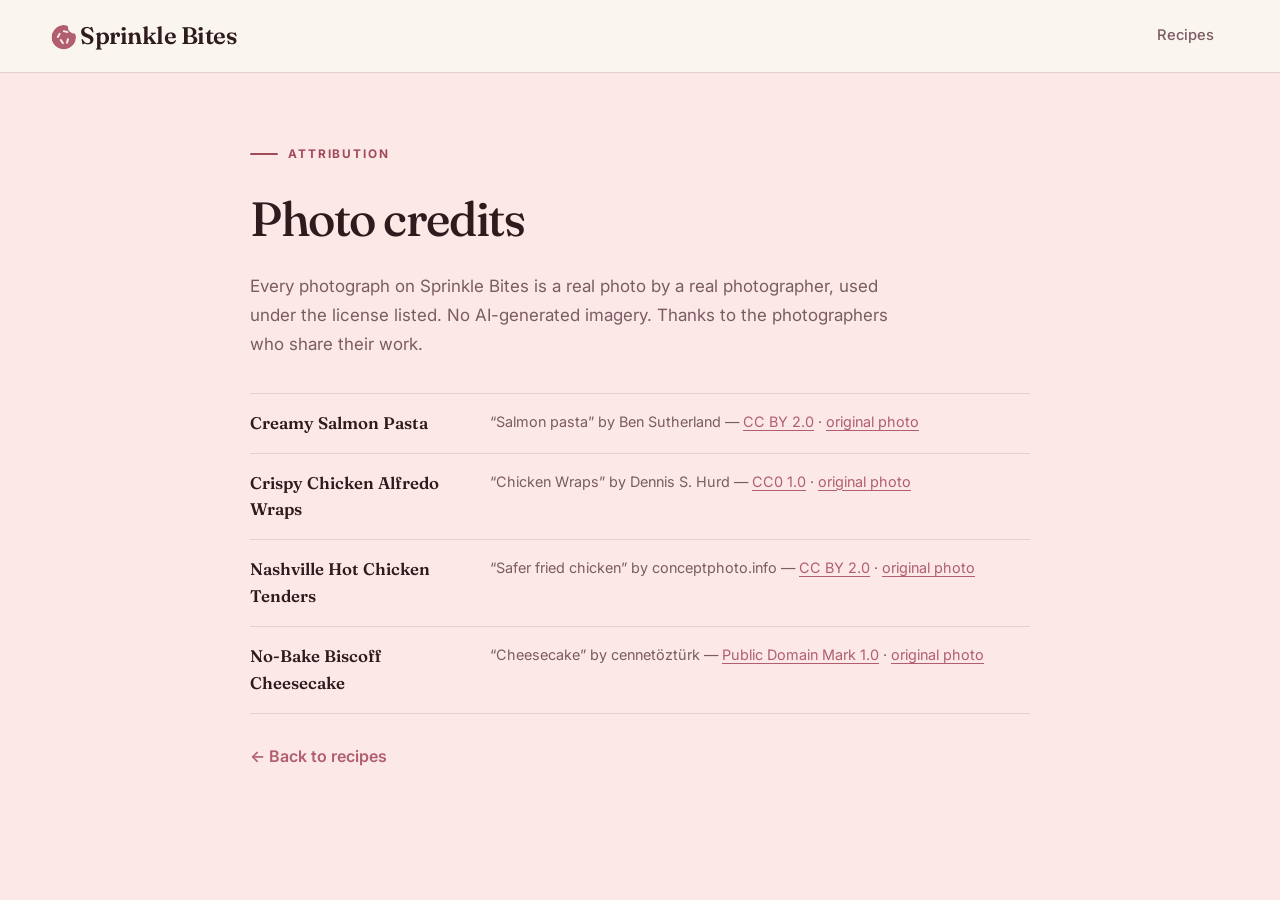
==== commit 1ab02a7c: "Add 4 recipes from aflavorfulbite.com ideas (original text + different photos)" ====
--- a/credits.html
+++ b/credits.html
@@ -56,84 +56,20 @@
     <p class="lede">Every photograph on Sprinkle Bites is a real photo by a real photographer, used under the license listed. No AI-generated imagery. Thanks to the photographers who share their work.</p>
     <ul class="credit-list">
       <li>
-        <span class="credit-dish">Avocado Toast, Properly</span>
-        <span class="credit-line">“Smashed Avocado On Toast (with one poached egg) - Jonny&#x27;s 2026-01-06.jpg” by Andy Li — <a href="http://creativecommons.org/publicdomain/zero/1.0/deed.en" rel="license noopener">CC0</a> · <a href="https://commons.wikimedia.org/wiki/File:Smashed_Avocado_On_Toast_(with_one_poached_egg)_-_Jonny%27s_2026-01-06.jpg" rel="noopener">original photo</a></span>
+        <span class="credit-dish">Creamy Salmon Pasta</span>
+        <span class="credit-line">“Salmon pasta” by Ben Sutherland — <a href="https://creativecommons.org/licenses/by/2.0/" rel="license noopener">CC BY 2.0</a> · <a href="https://www.flickr.com/photos/Ben Sutherland/6958726883" rel="noopener">original photo</a></span>
       </li>
       <li>
-        <span class="credit-dish">Brown Butter Banana Bread</span>
-        <span class="credit-line">“Banana bread slices.jpg” by Shisma — <a href="https://creativecommons.org/licenses/by/4.0" rel="license noopener">CC BY 4.0</a> · <a href="https://commons.wikimedia.org/wiki/File:Banana_bread_slices.jpg" rel="noopener">original photo</a></span>
+        <span class="credit-dish">Crispy Chicken Alfredo Wraps</span>
+        <span class="credit-line">“Chicken Wraps” by Dennis S. Hurd — <a href="https://creativecommons.org/publicdomain/zero/1.0/" rel="license noopener">CC0 1.0</a> · <a href="https://www.flickr.com/photos/dennissylvesterhurd/31546078723" rel="noopener">original photo</a></span>
       </li>
       <li>
-        <span class="credit-dish">Chicken Tikka Masala</span>
-        <span class="credit-line">“Homemade chicken tikka masala.jpg” by Rezwalker — <a href="https://creativecommons.org/licenses/by-sa/3.0" rel="license noopener">CC BY-SA 3.0</a> · <a href="https://commons.wikimedia.org/wiki/File:Homemade_chicken_tikka_masala.jpg" rel="noopener">original photo</a></span>
+        <span class="credit-dish">Nashville Hot Chicken Tenders</span>
+        <span class="credit-line">“Safer fried chicken” by conceptphoto.info — <a href="https://creativecommons.org/licenses/by/2.0/" rel="license noopener">CC BY 2.0</a> · <a href="https://www.flickr.com/photos/conceptphoto.info/51009496190" rel="noopener">original photo</a></span>
       </li>
       <li>
-        <span class="credit-dish">Chocolate Chip Cookies</span>
-        <span class="credit-line">“Chocolate Chip Cookies 8.jpg” by Urvi Yagnik — <a href="https://creativecommons.org/licenses/by-sa/4.0" rel="license noopener">CC BY-SA 4.0</a> · <a href="https://commons.wikimedia.org/wiki/File:Chocolate_Chip_Cookies_8.jpg" rel="noopener">original photo</a></span>
-      </li>
-      <li>
-        <span class="credit-dish">Creamy Tomato Pasta</span>
-        <span class="credit-line">“Penne Arrabbiata.jpg” by Petar Milošević — <a href="https://creativecommons.org/licenses/by-sa/4.0" rel="license noopener">CC BY-SA 4.0</a> · <a href="https://commons.wikimedia.org/wiki/File:Penne_Arrabbiata.jpg" rel="noopener">original photo</a></span>
-      </li>
-      <li>
-        <span class="credit-dish">Fluffy Buttermilk Pancakes</span>
-        <span class="credit-line">“Pancakes with fruit.jpg” by Nightcrafter — <a href="https://creativecommons.org/licenses/by-sa/4.0" rel="license noopener">CC BY-SA 4.0</a> · <a href="https://commons.wikimedia.org/wiki/File:Pancakes_with_fruit.jpg" rel="noopener">original photo</a></span>
-      </li>
-      <li>
-        <span class="credit-dish">Garlic Butter Shrimp</span>
-        <span class="credit-line">“Shrimp scampi with tomatoes” by sarahstierch — <a href="https://creativecommons.org/publicdomain/zero/1.0/" rel="license noopener">CC0 1.0</a> · <a href="https://www.flickr.com/photos/7633518@N08/54005798608" rel="noopener">original photo</a></span>
-      </li>
-      <li>
-        <span class="credit-dish">Ginger Chicken Stir-Fry</span>
-        <span class="credit-line">“Chicken and almonds stir fry.jpg” by Unknown — <a href="#" rel="license noopener">Copyrighted free use</a> · <a href="https://commons.wikimedia.org/wiki/File:Chicken_and_almonds_stir_fry.jpg" rel="noopener">original photo</a></span>
-      </li>
-      <li>
-        <span class="credit-dish">Greek Salad</span>
-        <span class="credit-line">“Greek Salad” by Unknown — <a href="https://creativecommons.org/publicdomain/zero/1.0/" rel="license noopener">CC0 1.0</a> · <a href="https://www.rawpixel.com/image/5969793/greek-salad" rel="noopener">original photo</a></span>
-      </li>
-      <li>
-        <span class="credit-dish">Lemon Blueberry Scones</span>
-        <span class="credit-line">“overhead shot blueberry scones coffee” by Unknown — <a href="https://creativecommons.org/publicdomain/zero/1.0/" rel="license noopener">CC0 1.0</a> · <a href="https://www.rawpixel.com/image/3282707/free-photo-image-cream-coffee-blossom" rel="noopener">original photo</a></span>
-      </li>
-      <li>
-        <span class="credit-dish">Margherita Pizza</span>
-        <span class="credit-line">“Margherita Originale.JPG” by Mario56 — <a href="https://creativecommons.org/licenses/by-sa/3.0" rel="license noopener">CC BY-SA 3.0</a> · <a href="https://commons.wikimedia.org/wiki/File:Margherita_Originale.JPG" rel="noopener">original photo</a></span>
-      </li>
-      <li>
-        <span class="credit-dish">Molten Chocolate Lava Cake</span>
-        <span class="credit-line">“Vegan Flourless Swiss Chocolate Molten Lava Cake (4865230786).jpg” by Vegan Feast Catering — <a href="https://creativecommons.org/licenses/by/2.0" rel="license noopener">CC BY 2.0</a> · <a href="https://commons.wikimedia.org/wiki/File:Vegan_Flourless_Swiss_Chocolate_Molten_Lava_Cake_(4865230786).jpg" rel="noopener">original photo</a></span>
-      </li>
-      <li>
-        <span class="credit-dish">Mushroom Risotto</span>
-        <span class="credit-line">“Mushroom and Leek Risotto (49535206656).jpg” by spurekar — <a href="https://creativecommons.org/licenses/by/2.0" rel="license noopener">CC BY 2.0</a> · <a href="https://commons.wikimedia.org/wiki/File:Mushroom_and_Leek_Risotto_(49535206656).jpg" rel="noopener">original photo</a></span>
-      </li>
-      <li>
-        <span class="credit-dish">Rainbow Buddha Bowl</span>
-        <span class="credit-line">“Veganer Buddha-Bowl mit Quinoa und frischem Gemüse” by ccnull.de Bilddatenbank — <a href="https://creativecommons.org/licenses/by/2.0/" rel="license noopener">CC BY 2.0</a> · <a href="https://www.flickr.com/photos/115225894@N07/54340610485" rel="noopener">original photo</a></span>
-      </li>
-      <li>
-        <span class="credit-dish">Shakshuka</span>
-        <span class="credit-line">“Manish&#x27;s shakshuka” by quinn.anya — <a href="https://creativecommons.org/licenses/by-sa/2.0/" rel="license noopener">CC BY-SA 2.0</a> · <a href="https://www.flickr.com/photos/53326337@N00/53869205952" rel="noopener">original photo</a></span>
-      </li>
-      <li>
-        <span class="credit-dish">Smash Burger</span>
-        <span class="credit-line">“Cheeseburger 2.jpg” by Kurtkaiser — <a href="http://creativecommons.org/publicdomain/zero/1.0/deed.en" rel="license noopener">CC0</a> · <a href="https://commons.wikimedia.org/wiki/File:Cheeseburger_2.jpg" rel="noopener">original photo</a></span>
-      </li>
-      <li>
-        <span class="credit-dish">Smoky Black Bean Tacos</span>
-        <span class="credit-line">“Vegetables and Black Bean Tacos (7212559656).jpg” by Jennifer from Vancouver, Canada — <a href="https://creativecommons.org/licenses/by/2.0" rel="license noopener">CC BY 2.0</a> · <a href="https://commons.wikimedia.org/wiki/File:Vegetables_and_Black_Bean_Tacos_(7212559656).jpg" rel="noopener">original photo</a></span>
-      </li>
-      <li>
-        <span class="credit-dish">Spaghetti Carbonara</span>
-        <span class="credit-line">“Espaguetis carbonara.jpg” by Javier Somoza — <a href="https://creativecommons.org/licenses/by-sa/4.0" rel="license noopener">CC BY-SA 4.0</a> · <a href="https://commons.wikimedia.org/wiki/File:Espaguetis_carbonara.jpg" rel="noopener">original photo</a></span>
-      </li>
-      <li>
-        <span class="credit-dish">Thai Green Curry</span>
-        <span class="credit-line">“Green curry (14511630130).jpg” by pelican from Tokyo, Japan — <a href="https://creativecommons.org/licenses/by-sa/2.0" rel="license noopener">CC BY-SA 2.0</a> · <a href="https://commons.wikimedia.org/wiki/File:Green_curry_(14511630130).jpg" rel="noopener">original photo</a></span>
-      </li>
-      <li>
-        <span class="credit-dish">Weeknight Beef Chili</span>
-        <span class="credit-line">“Chili con carne (5034005470).jpg” by cyclonebill from Copenhagen, Denmark — <a href="https://creativecommons.org/licenses/by-sa/2.0" rel="license noopener">CC BY-SA 2.0</a> · <a href="https://commons.wikimedia.org/wiki/File:Chili_con_carne_(5034005470).jpg" rel="noopener">original photo</a></span>
+        <span class="credit-dish">No-Bake Biscoff Cheesecake</span>
+        <span class="credit-line">“Cheesecake” by cennetöztürk — <a href="https://creativecommons.org/publicdomain/mark/1.0/" rel="license noopener">Public Domain Mark 1.0</a> · <a href="https://www.flickr.com/photos/cennetöztürk/33317651184" rel="noopener">original photo</a></span>
       </li>
     </ul>
     <a class="credits-back" href="index.html">← Back to recipes</a>
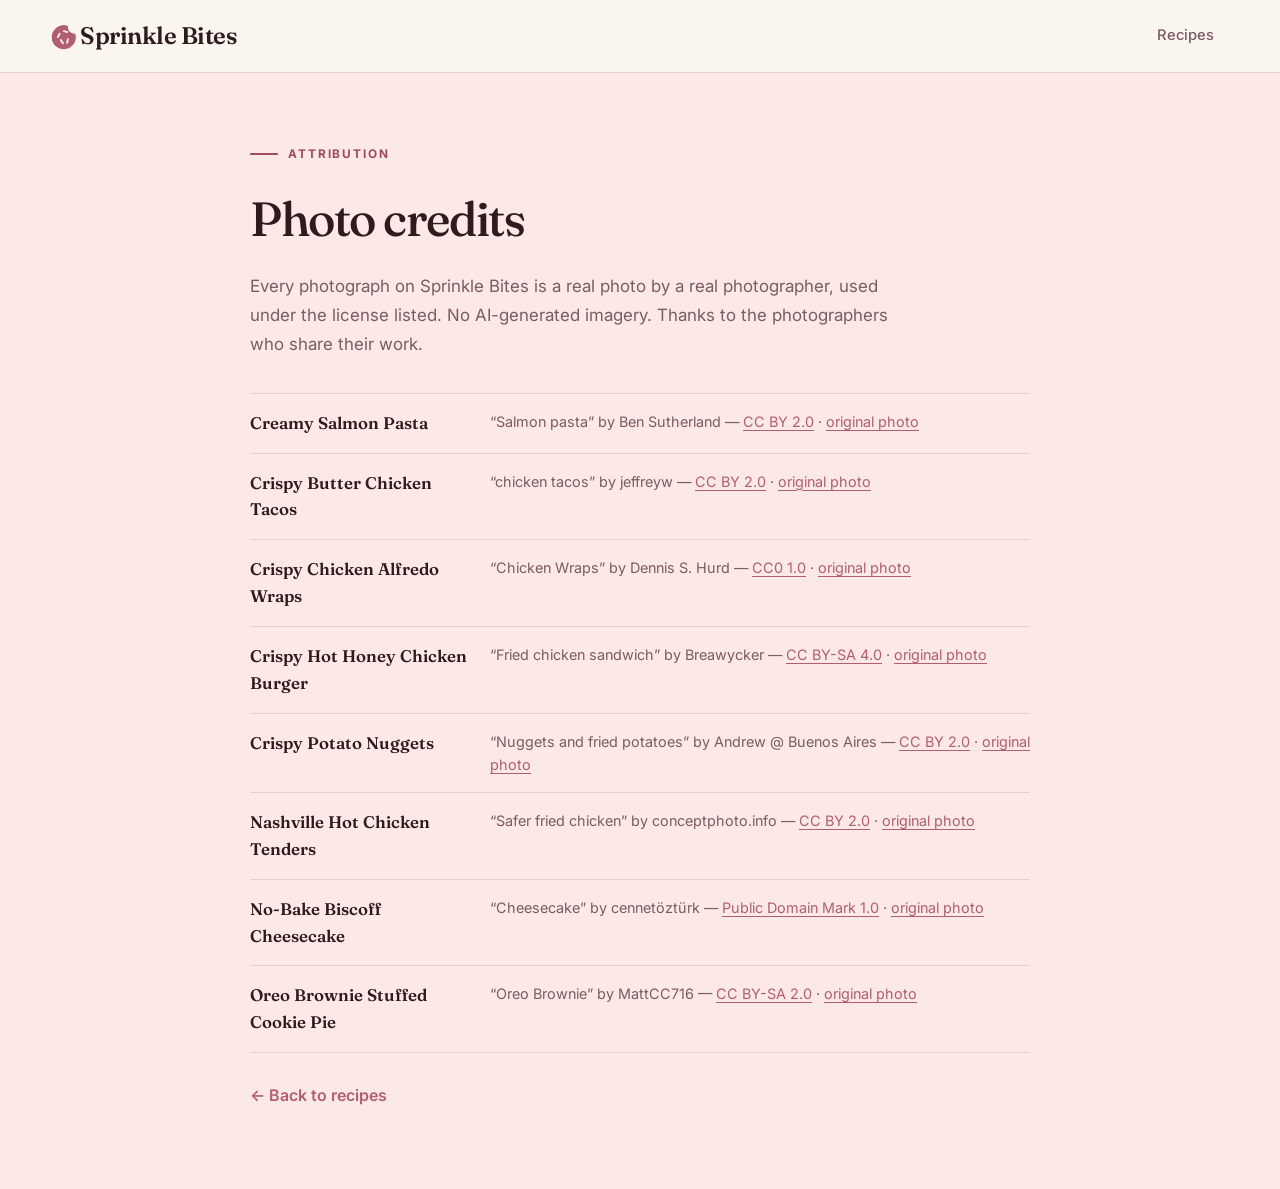
==== commit c42f9b93: "Add 4 more recipes (butter chicken tacos, hot honey burger, potato nuggets, Oreo brownie pie)" ====
--- a/credits.html
+++ b/credits.html
@@ -60,8 +60,20 @@
         <span class="credit-line">“Salmon pasta” by Ben Sutherland — <a href="https://creativecommons.org/licenses/by/2.0/" rel="license noopener">CC BY 2.0</a> · <a href="https://www.flickr.com/photos/Ben Sutherland/6958726883" rel="noopener">original photo</a></span>
       </li>
       <li>
+        <span class="credit-dish">Crispy Butter Chicken Tacos</span>
+        <span class="credit-line">“chicken tacos” by jeffreyw — <a href="https://creativecommons.org/licenses/by/2.0/" rel="license noopener">CC BY 2.0</a> · <a href="https://www.flickr.com/photos/jeffreyw/35797752396" rel="noopener">original photo</a></span>
+      </li>
+      <li>
         <span class="credit-dish">Crispy Chicken Alfredo Wraps</span>
         <span class="credit-line">“Chicken Wraps” by Dennis S. Hurd — <a href="https://creativecommons.org/publicdomain/zero/1.0/" rel="license noopener">CC0 1.0</a> · <a href="https://www.flickr.com/photos/dennissylvesterhurd/31546078723" rel="noopener">original photo</a></span>
+      </li>
+      <li>
+        <span class="credit-dish">Crispy Hot Honey Chicken Burger</span>
+        <span class="credit-line">“Fried chicken sandwich” by Breawycker — <a href="https://creativecommons.org/licenses/by-sa/4.0/" rel="license noopener">CC BY-SA 4.0</a> · <a href="https://commons.wikimedia.org/wiki/File:Fried_chicken_sandwich.jpg" rel="noopener">original photo</a></span>
+      </li>
+      <li>
+        <span class="credit-dish">Crispy Potato Nuggets</span>
+        <span class="credit-line">“Nuggets and fried potatoes” by Andrew @ Buenos Aires — <a href="https://creativecommons.org/licenses/by/2.0/" rel="license noopener">CC BY 2.0</a> · <a href="https://www.flickr.com/photos/Andrew @ Buenos Aires/16785255518" rel="noopener">original photo</a></span>
       </li>
       <li>
         <span class="credit-dish">Nashville Hot Chicken Tenders</span>
@@ -71,6 +83,10 @@
         <span class="credit-dish">No-Bake Biscoff Cheesecake</span>
         <span class="credit-line">“Cheesecake” by cennetöztürk — <a href="https://creativecommons.org/publicdomain/mark/1.0/" rel="license noopener">Public Domain Mark 1.0</a> · <a href="https://www.flickr.com/photos/cennetöztürk/33317651184" rel="noopener">original photo</a></span>
       </li>
+      <li>
+        <span class="credit-dish">Oreo Brownie Stuffed Cookie Pie</span>
+        <span class="credit-line">“Oreo Brownie” by MattCC716 — <a href="https://creativecommons.org/licenses/by-sa/2.0/" rel="license noopener">CC BY-SA 2.0</a> · <a href="https://www.flickr.com/photos/MattCC716/51938819347" rel="noopener">original photo</a></span>
+      </li>
     </ul>
     <a class="credits-back" href="index.html">← Back to recipes</a>
   </main>
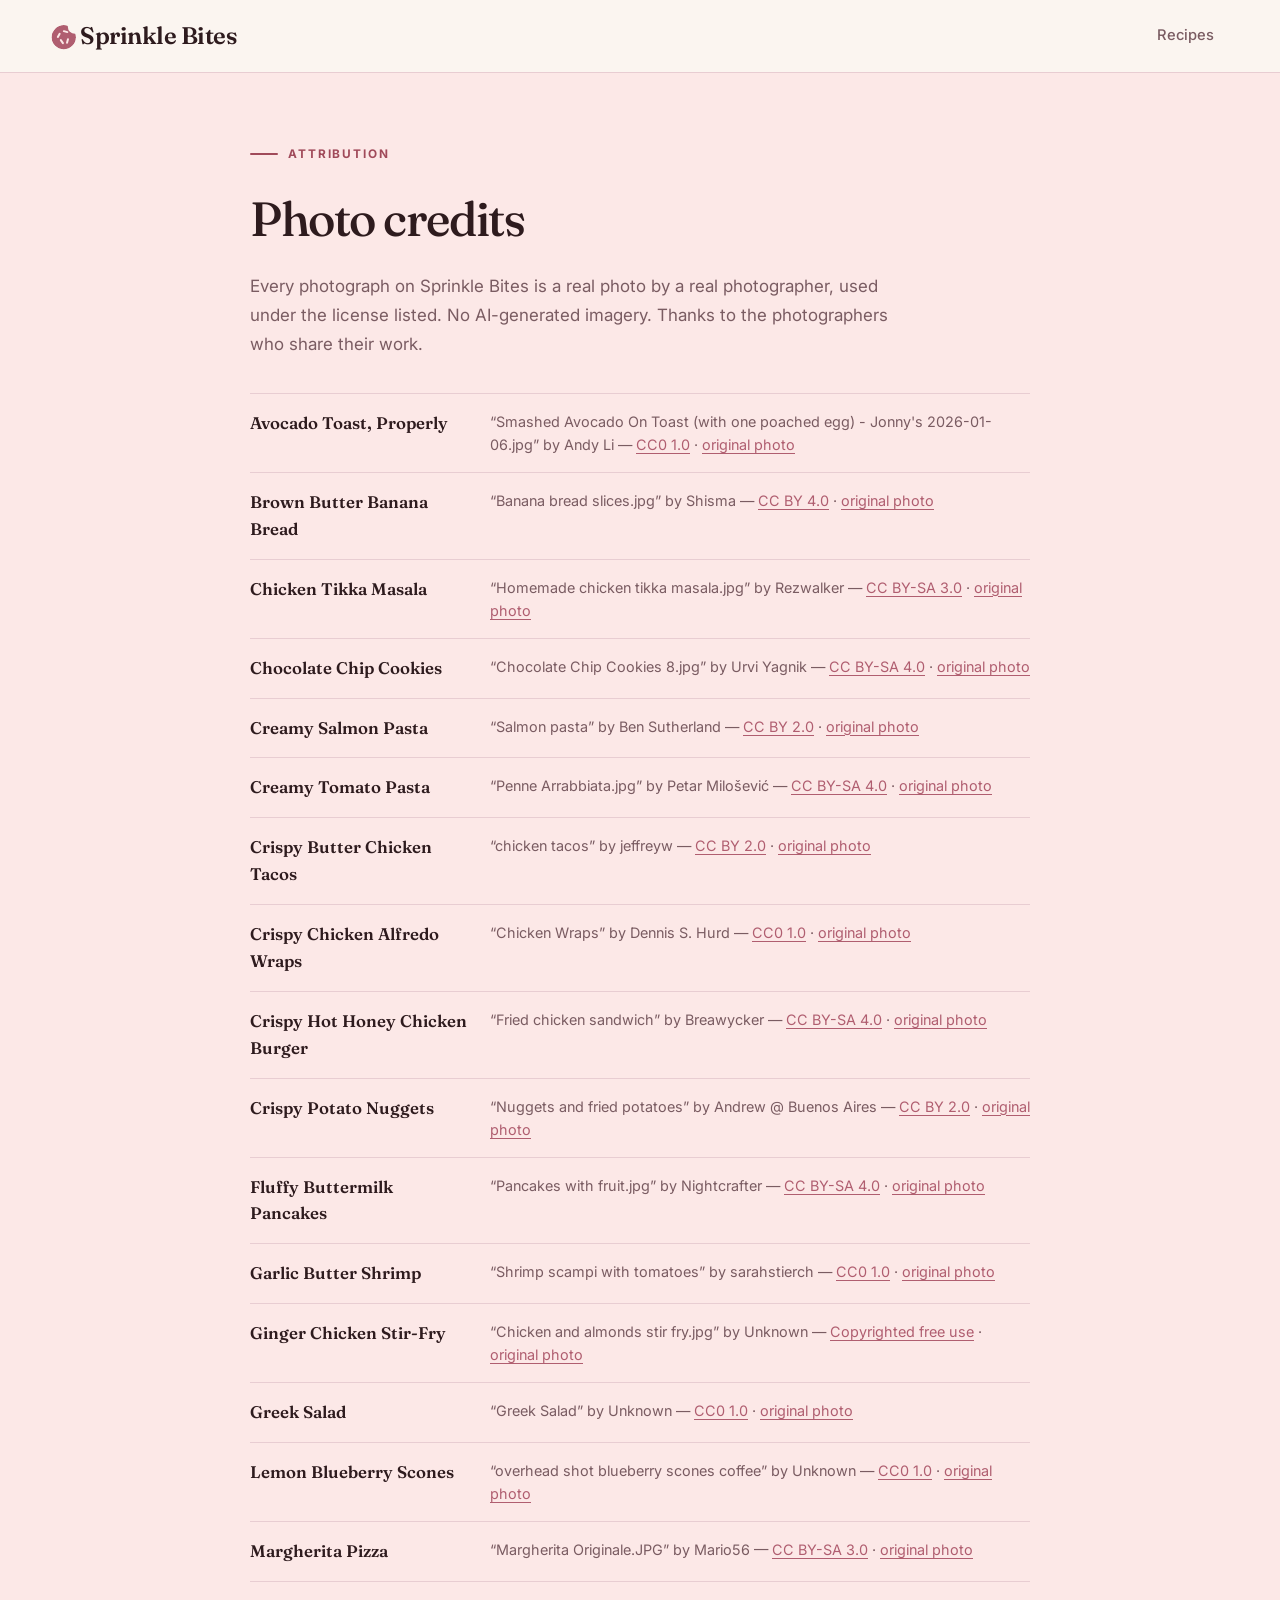
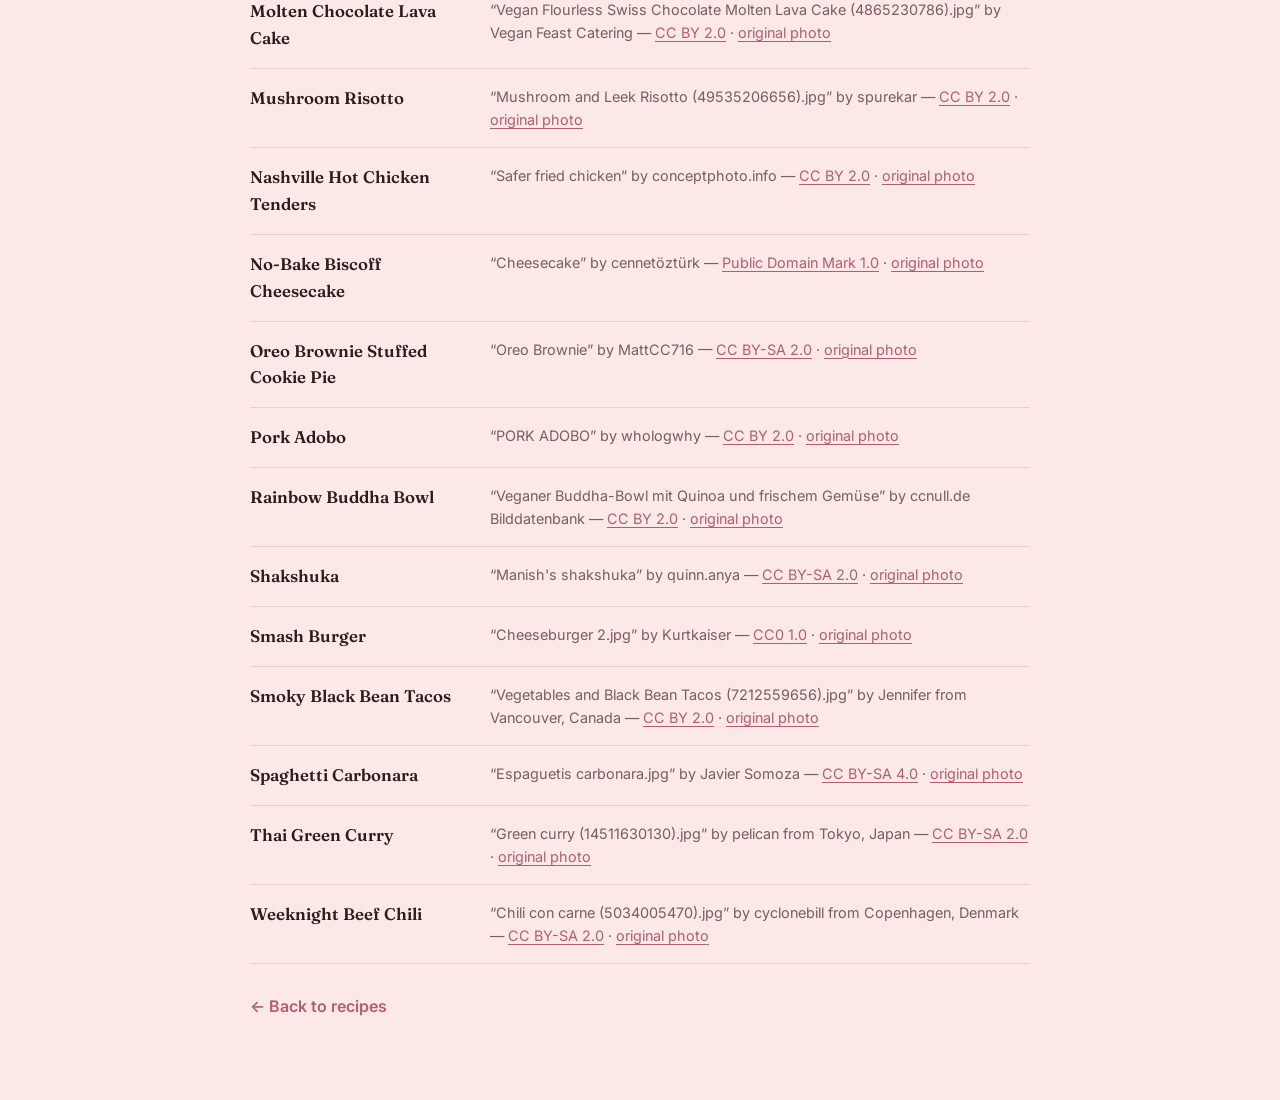
==== commit 5e4ce1b4: "Add Pork Adobo recipe (from TikTok video) with real photo" ====
--- a/credits.html
+++ b/credits.html
@@ -56,8 +56,28 @@
     <p class="lede">Every photograph on Sprinkle Bites is a real photo by a real photographer, used under the license listed. No AI-generated imagery. Thanks to the photographers who share their work.</p>
     <ul class="credit-list">
       <li>
+        <span class="credit-dish">Avocado Toast, Properly</span>
+        <span class="credit-line">“Smashed Avocado On Toast (with one poached egg) - Jonny&#x27;s 2026-01-06.jpg” by Andy Li — <a href="http://creativecommons.org/publicdomain/zero/1.0/deed.en" rel="license noopener">CC0 1.0</a> · <a href="https://commons.wikimedia.org/wiki/File:Smashed_Avocado_On_Toast_(with_one_poached_egg)_-_Jonny%27s_2026-01-06.jpg" rel="noopener">original photo</a></span>
+      </li>
+      <li>
+        <span class="credit-dish">Brown Butter Banana Bread</span>
+        <span class="credit-line">“Banana bread slices.jpg” by Shisma — <a href="https://creativecommons.org/licenses/by/4.0" rel="license noopener">CC BY 4.0</a> · <a href="https://commons.wikimedia.org/wiki/File:Banana_bread_slices.jpg" rel="noopener">original photo</a></span>
+      </li>
+      <li>
+        <span class="credit-dish">Chicken Tikka Masala</span>
+        <span class="credit-line">“Homemade chicken tikka masala.jpg” by Rezwalker — <a href="https://creativecommons.org/licenses/by-sa/3.0" rel="license noopener">CC BY-SA 3.0</a> · <a href="https://commons.wikimedia.org/wiki/File:Homemade_chicken_tikka_masala.jpg" rel="noopener">original photo</a></span>
+      </li>
+      <li>
+        <span class="credit-dish">Chocolate Chip Cookies</span>
+        <span class="credit-line">“Chocolate Chip Cookies 8.jpg” by Urvi Yagnik — <a href="https://creativecommons.org/licenses/by-sa/4.0" rel="license noopener">CC BY-SA 4.0</a> · <a href="https://commons.wikimedia.org/wiki/File:Chocolate_Chip_Cookies_8.jpg" rel="noopener">original photo</a></span>
+      </li>
+      <li>
         <span class="credit-dish">Creamy Salmon Pasta</span>
         <span class="credit-line">“Salmon pasta” by Ben Sutherland — <a href="https://creativecommons.org/licenses/by/2.0/" rel="license noopener">CC BY 2.0</a> · <a href="https://www.flickr.com/photos/Ben Sutherland/6958726883" rel="noopener">original photo</a></span>
+      </li>
+      <li>
+        <span class="credit-dish">Creamy Tomato Pasta</span>
+        <span class="credit-line">“Penne Arrabbiata.jpg” by Petar Milošević — <a href="https://creativecommons.org/licenses/by-sa/4.0" rel="license noopener">CC BY-SA 4.0</a> · <a href="https://commons.wikimedia.org/wiki/File:Penne_Arrabbiata.jpg" rel="noopener">original photo</a></span>
       </li>
       <li>
         <span class="credit-dish">Crispy Butter Chicken Tacos</span>
@@ -76,6 +96,38 @@
         <span class="credit-line">“Nuggets and fried potatoes” by Andrew @ Buenos Aires — <a href="https://creativecommons.org/licenses/by/2.0/" rel="license noopener">CC BY 2.0</a> · <a href="https://www.flickr.com/photos/Andrew @ Buenos Aires/16785255518" rel="noopener">original photo</a></span>
       </li>
       <li>
+        <span class="credit-dish">Fluffy Buttermilk Pancakes</span>
+        <span class="credit-line">“Pancakes with fruit.jpg” by Nightcrafter — <a href="https://creativecommons.org/licenses/by-sa/4.0" rel="license noopener">CC BY-SA 4.0</a> · <a href="https://commons.wikimedia.org/wiki/File:Pancakes_with_fruit.jpg" rel="noopener">original photo</a></span>
+      </li>
+      <li>
+        <span class="credit-dish">Garlic Butter Shrimp</span>
+        <span class="credit-line">“Shrimp scampi with tomatoes” by sarahstierch — <a href="https://creativecommons.org/publicdomain/zero/1.0/" rel="license noopener">CC0 1.0</a> · <a href="https://www.flickr.com/photos/7633518@N08/54005798608" rel="noopener">original photo</a></span>
+      </li>
+      <li>
+        <span class="credit-dish">Ginger Chicken Stir-Fry</span>
+        <span class="credit-line">“Chicken and almonds stir fry.jpg” by Unknown — <a href="#" rel="license noopener">Copyrighted free use</a> · <a href="https://commons.wikimedia.org/wiki/File:Chicken_and_almonds_stir_fry.jpg" rel="noopener">original photo</a></span>
+      </li>
+      <li>
+        <span class="credit-dish">Greek Salad</span>
+        <span class="credit-line">“Greek Salad” by Unknown — <a href="https://creativecommons.org/publicdomain/zero/1.0/" rel="license noopener">CC0 1.0</a> · <a href="https://www.rawpixel.com/image/5969793/greek-salad" rel="noopener">original photo</a></span>
+      </li>
+      <li>
+        <span class="credit-dish">Lemon Blueberry Scones</span>
+        <span class="credit-line">“overhead shot blueberry scones coffee” by Unknown — <a href="https://creativecommons.org/publicdomain/zero/1.0/" rel="license noopener">CC0 1.0</a> · <a href="https://www.rawpixel.com/image/3282707/free-photo-image-cream-coffee-blossom" rel="noopener">original photo</a></span>
+      </li>
+      <li>
+        <span class="credit-dish">Margherita Pizza</span>
+        <span class="credit-line">“Margherita Originale.JPG” by Mario56 — <a href="https://creativecommons.org/licenses/by-sa/3.0" rel="license noopener">CC BY-SA 3.0</a> · <a href="https://commons.wikimedia.org/wiki/File:Margherita_Originale.JPG" rel="noopener">original photo</a></span>
+      </li>
+      <li>
+        <span class="credit-dish">Molten Chocolate Lava Cake</span>
+        <span class="credit-line">“Vegan Flourless Swiss Chocolate Molten Lava Cake (4865230786).jpg” by Vegan Feast Catering — <a href="https://creativecommons.org/licenses/by/2.0" rel="license noopener">CC BY 2.0</a> · <a href="https://commons.wikimedia.org/wiki/File:Vegan_Flourless_Swiss_Chocolate_Molten_Lava_Cake_(4865230786).jpg" rel="noopener">original photo</a></span>
+      </li>
+      <li>
+        <span class="credit-dish">Mushroom Risotto</span>
+        <span class="credit-line">“Mushroom and Leek Risotto (49535206656).jpg” by spurekar — <a href="https://creativecommons.org/licenses/by/2.0" rel="license noopener">CC BY 2.0</a> · <a href="https://commons.wikimedia.org/wiki/File:Mushroom_and_Leek_Risotto_(49535206656).jpg" rel="noopener">original photo</a></span>
+      </li>
+      <li>
         <span class="credit-dish">Nashville Hot Chicken Tenders</span>
         <span class="credit-line">“Safer fried chicken” by conceptphoto.info — <a href="https://creativecommons.org/licenses/by/2.0/" rel="license noopener">CC BY 2.0</a> · <a href="https://www.flickr.com/photos/conceptphoto.info/51009496190" rel="noopener">original photo</a></span>
       </li>
@@ -87,6 +139,38 @@
         <span class="credit-dish">Oreo Brownie Stuffed Cookie Pie</span>
         <span class="credit-line">“Oreo Brownie” by MattCC716 — <a href="https://creativecommons.org/licenses/by-sa/2.0/" rel="license noopener">CC BY-SA 2.0</a> · <a href="https://www.flickr.com/photos/MattCC716/51938819347" rel="noopener">original photo</a></span>
       </li>
+      <li>
+        <span class="credit-dish">Pork Adobo</span>
+        <span class="credit-line">“PORK ADOBO” by whologwhy — <a href="https://creativecommons.org/licenses/by/2.0/" rel="license noopener">CC BY 2.0</a> · <a href="https://www.flickr.com/photos/whologwhy/4722700950" rel="noopener">original photo</a></span>
+      </li>
+      <li>
+        <span class="credit-dish">Rainbow Buddha Bowl</span>
+        <span class="credit-line">“Veganer Buddha-Bowl mit Quinoa und frischem Gemüse” by ccnull.de Bilddatenbank — <a href="https://creativecommons.org/licenses/by/2.0/" rel="license noopener">CC BY 2.0</a> · <a href="https://www.flickr.com/photos/115225894@N07/54340610485" rel="noopener">original photo</a></span>
+      </li>
+      <li>
+        <span class="credit-dish">Shakshuka</span>
+        <span class="credit-line">“Manish&#x27;s shakshuka” by quinn.anya — <a href="https://creativecommons.org/licenses/by-sa/2.0/" rel="license noopener">CC BY-SA 2.0</a> · <a href="https://www.flickr.com/photos/53326337@N00/53869205952" rel="noopener">original photo</a></span>
+      </li>
+      <li>
+        <span class="credit-dish">Smash Burger</span>
+        <span class="credit-line">“Cheeseburger 2.jpg” by Kurtkaiser — <a href="http://creativecommons.org/publicdomain/zero/1.0/deed.en" rel="license noopener">CC0 1.0</a> · <a href="https://commons.wikimedia.org/wiki/File:Cheeseburger_2.jpg" rel="noopener">original photo</a></span>
+      </li>
+      <li>
+        <span class="credit-dish">Smoky Black Bean Tacos</span>
+        <span class="credit-line">“Vegetables and Black Bean Tacos (7212559656).jpg” by Jennifer from Vancouver, Canada — <a href="https://creativecommons.org/licenses/by/2.0" rel="license noopener">CC BY 2.0</a> · <a href="https://commons.wikimedia.org/wiki/File:Vegetables_and_Black_Bean_Tacos_(7212559656).jpg" rel="noopener">original photo</a></span>
+      </li>
+      <li>
+        <span class="credit-dish">Spaghetti Carbonara</span>
+        <span class="credit-line">“Espaguetis carbonara.jpg” by Javier Somoza — <a href="https://creativecommons.org/licenses/by-sa/4.0" rel="license noopener">CC BY-SA 4.0</a> · <a href="https://commons.wikimedia.org/wiki/File:Espaguetis_carbonara.jpg" rel="noopener">original photo</a></span>
+      </li>
+      <li>
+        <span class="credit-dish">Thai Green Curry</span>
+        <span class="credit-line">“Green curry (14511630130).jpg” by pelican from Tokyo, Japan — <a href="https://creativecommons.org/licenses/by-sa/2.0" rel="license noopener">CC BY-SA 2.0</a> · <a href="https://commons.wikimedia.org/wiki/File:Green_curry_(14511630130).jpg" rel="noopener">original photo</a></span>
+      </li>
+      <li>
+        <span class="credit-dish">Weeknight Beef Chili</span>
+        <span class="credit-line">“Chili con carne (5034005470).jpg” by cyclonebill from Copenhagen, Denmark — <a href="https://creativecommons.org/licenses/by-sa/2.0" rel="license noopener">CC BY-SA 2.0</a> · <a href="https://commons.wikimedia.org/wiki/File:Chili_con_carne_(5034005470).jpg" rel="noopener">original photo</a></span>
+      </li>
     </ul>
     <a class="credits-back" href="index.html">← Back to recipes</a>
   </main>
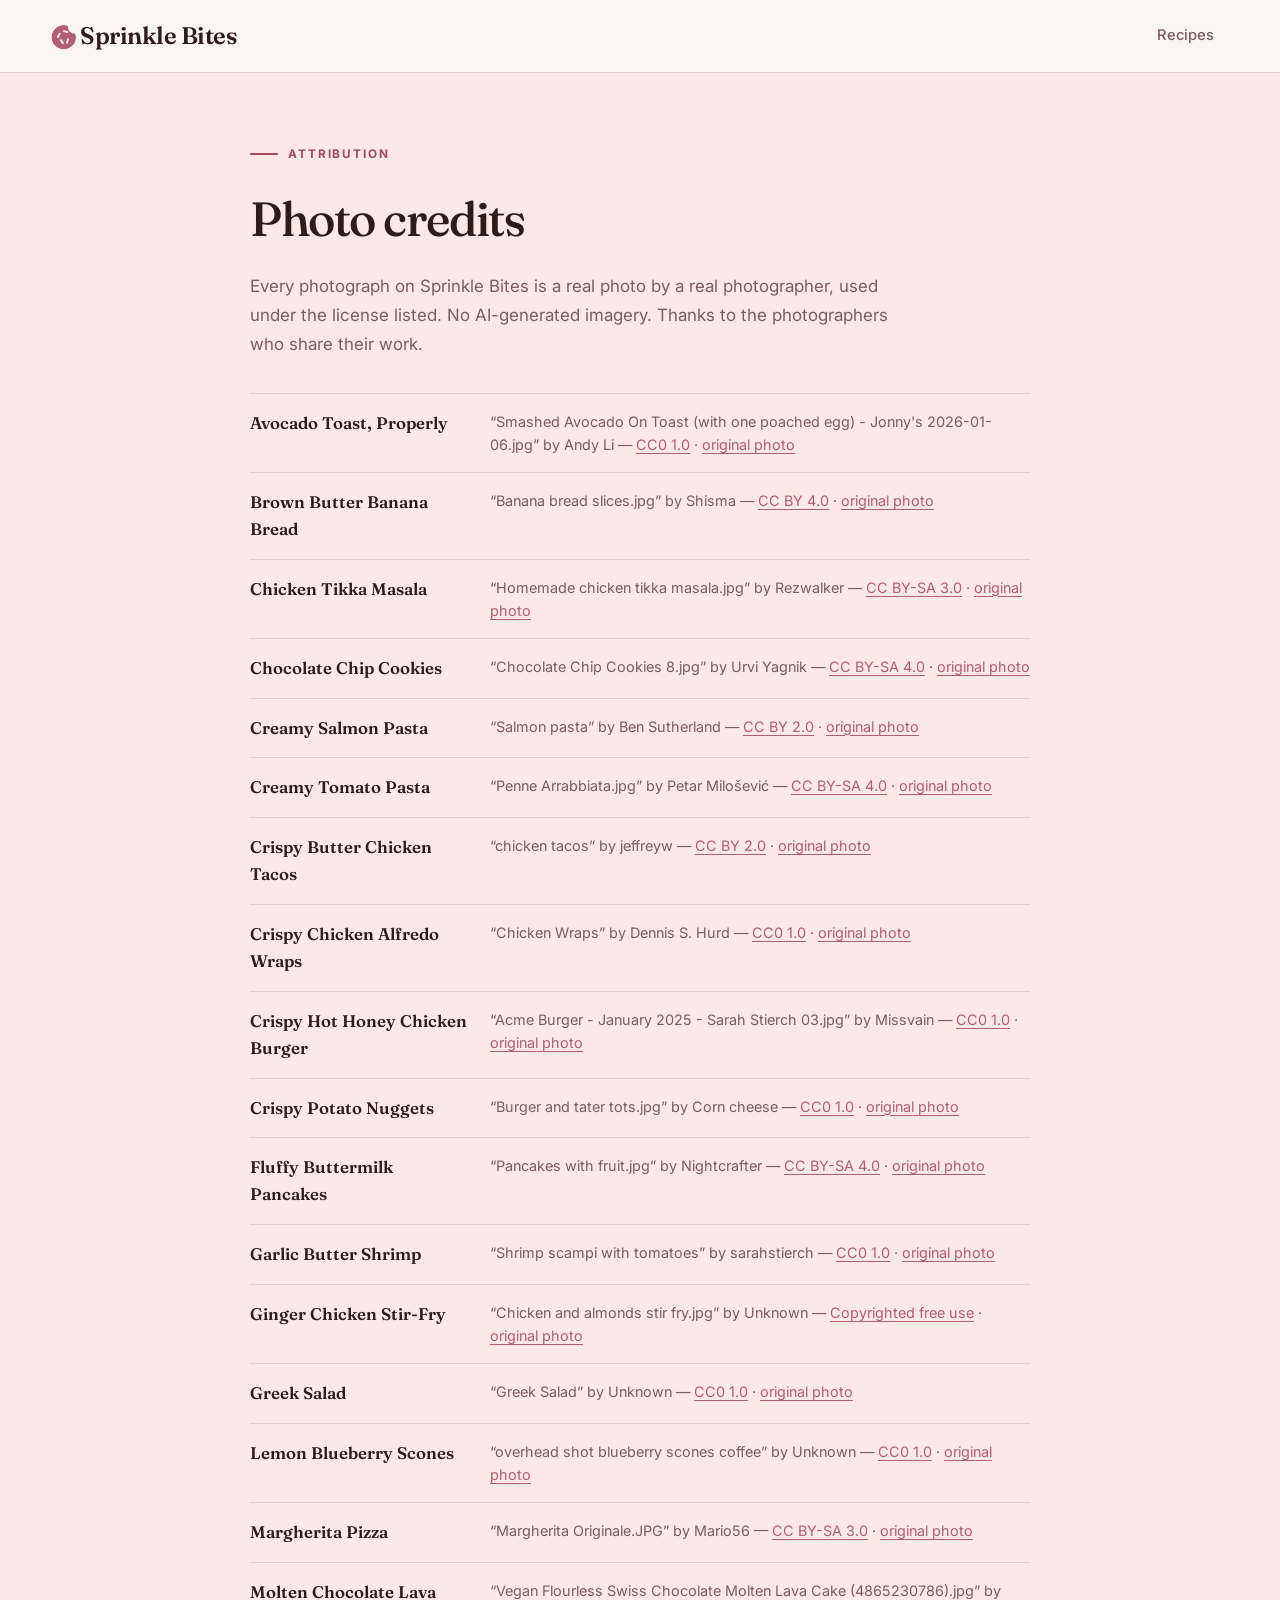
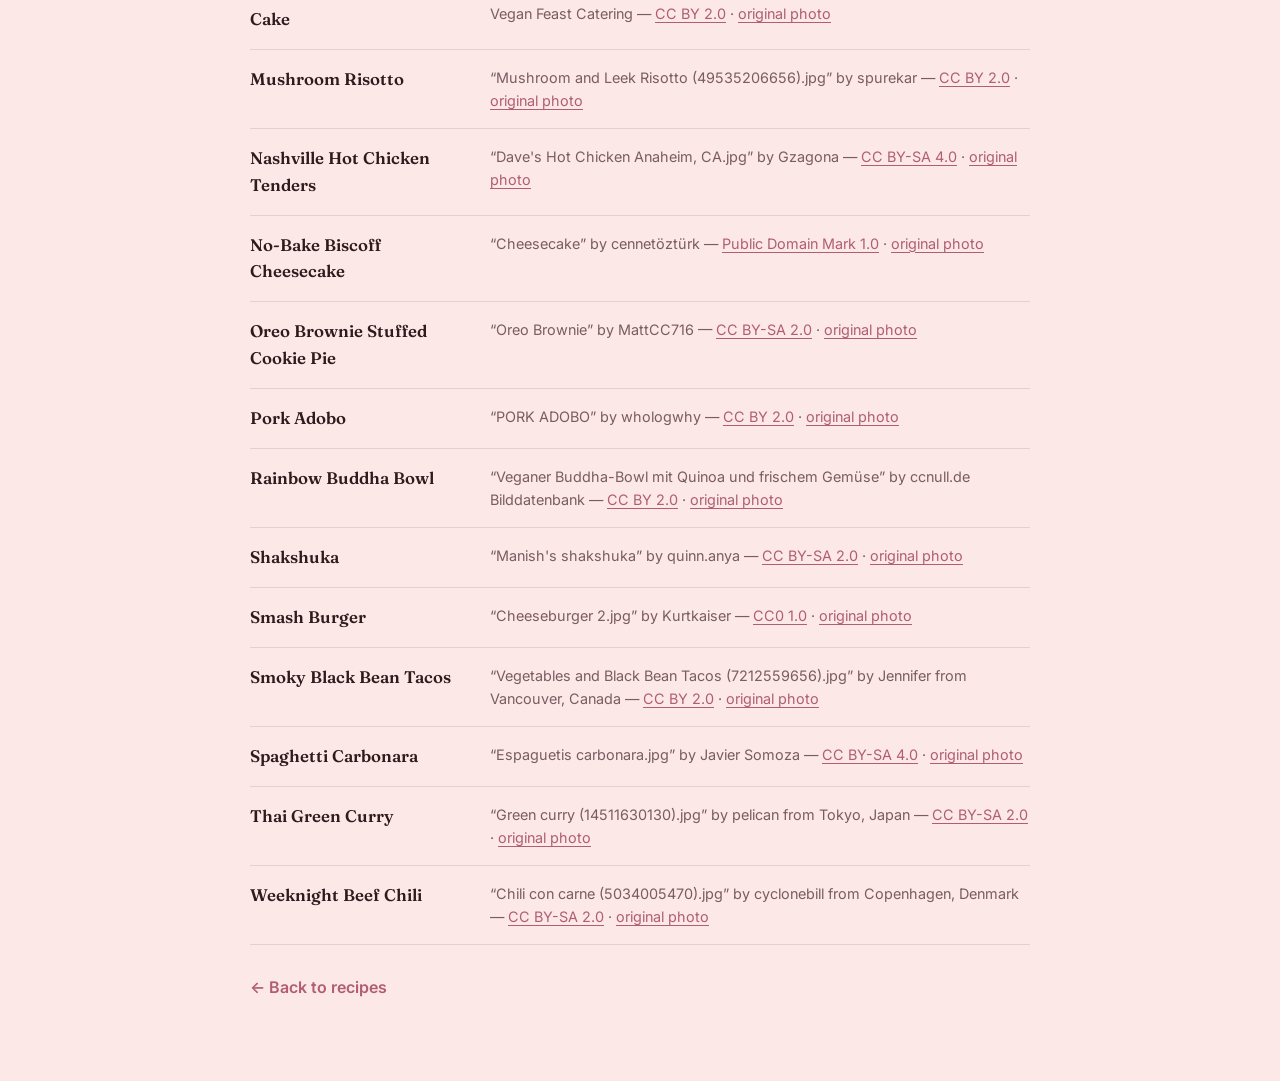
==== commit 8ebf83c3: "Replace photos for potato nuggets, hot honey burger, nashville hot chicken" ====
--- a/credits.html
+++ b/credits.html
@@ -89,11 +89,11 @@
       </li>
       <li>
         <span class="credit-dish">Crispy Hot Honey Chicken Burger</span>
-        <span class="credit-line">“Fried chicken sandwich” by Breawycker — <a href="https://creativecommons.org/licenses/by-sa/4.0/" rel="license noopener">CC BY-SA 4.0</a> · <a href="https://commons.wikimedia.org/wiki/File:Fried_chicken_sandwich.jpg" rel="noopener">original photo</a></span>
+        <span class="credit-line">“Acme Burger - January 2025 - Sarah Stierch 03.jpg” by Missvain — <a href="http://creativecommons.org/publicdomain/zero/1.0/deed.en" rel="license noopener">CC0 1.0</a> · <a href="https://commons.wikimedia.org/wiki/File:Acme_Burger_-_January_2025_-_Sarah_Stierch_03.jpg" rel="noopener">original photo</a></span>
       </li>
       <li>
         <span class="credit-dish">Crispy Potato Nuggets</span>
-        <span class="credit-line">“Nuggets and fried potatoes” by Andrew @ Buenos Aires — <a href="https://creativecommons.org/licenses/by/2.0/" rel="license noopener">CC BY 2.0</a> · <a href="https://www.flickr.com/photos/Andrew @ Buenos Aires/16785255518" rel="noopener">original photo</a></span>
+        <span class="credit-line">“Burger and tater tots.jpg” by Corn cheese — <a href="http://creativecommons.org/publicdomain/zero/1.0/deed.en" rel="license noopener">CC0 1.0</a> · <a href="https://commons.wikimedia.org/wiki/File:Burger_and_tater_tots.jpg" rel="noopener">original photo</a></span>
       </li>
       <li>
         <span class="credit-dish">Fluffy Buttermilk Pancakes</span>
@@ -129,7 +129,7 @@
       </li>
       <li>
         <span class="credit-dish">Nashville Hot Chicken Tenders</span>
-        <span class="credit-line">“Safer fried chicken” by conceptphoto.info — <a href="https://creativecommons.org/licenses/by/2.0/" rel="license noopener">CC BY 2.0</a> · <a href="https://www.flickr.com/photos/conceptphoto.info/51009496190" rel="noopener">original photo</a></span>
+        <span class="credit-line">“Dave&#x27;s Hot Chicken Anaheim, CA.jpg” by Gzagona — <a href="https://creativecommons.org/licenses/by-sa/4.0" rel="license noopener">CC BY-SA 4.0</a> · <a href="https://commons.wikimedia.org/wiki/File:Dave%27s_Hot_Chicken_Anaheim,_CA.jpg" rel="noopener">original photo</a></span>
       </li>
       <li>
         <span class="credit-dish">No-Bake Biscoff Cheesecake</span>
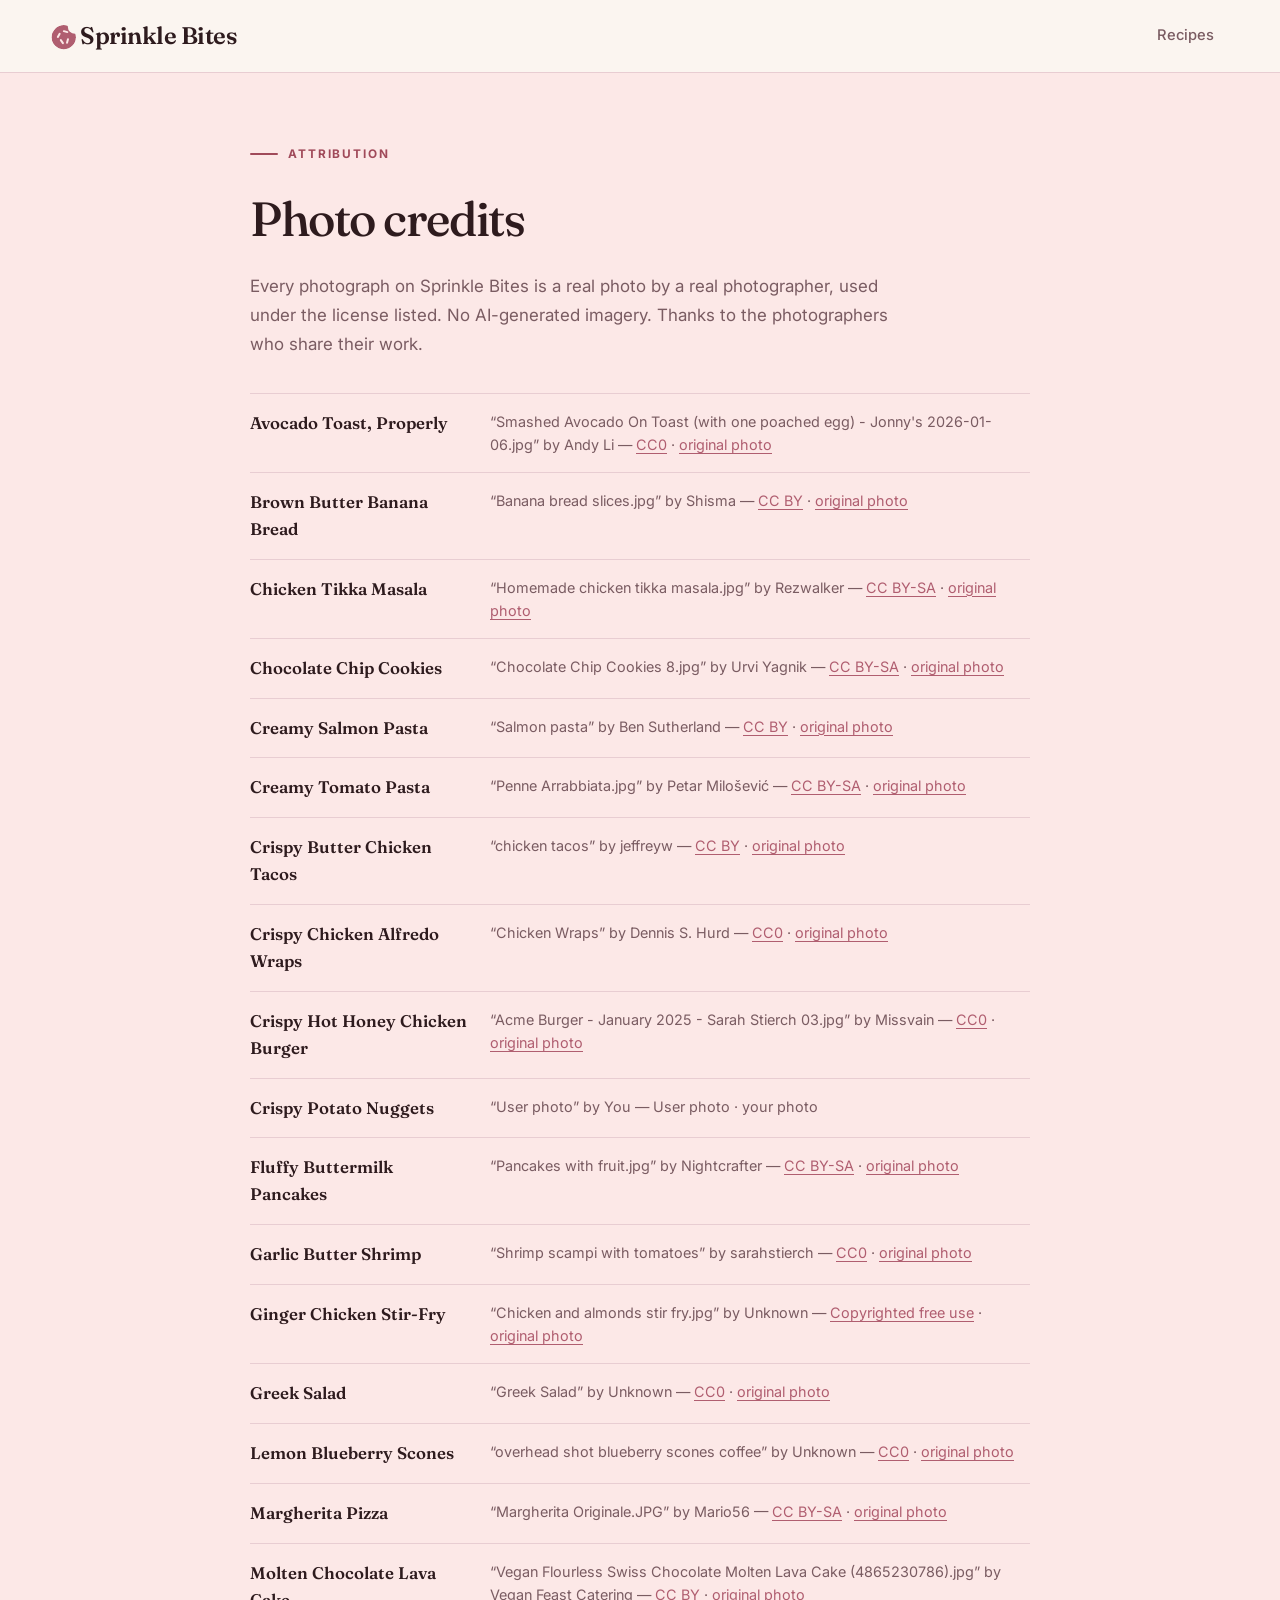
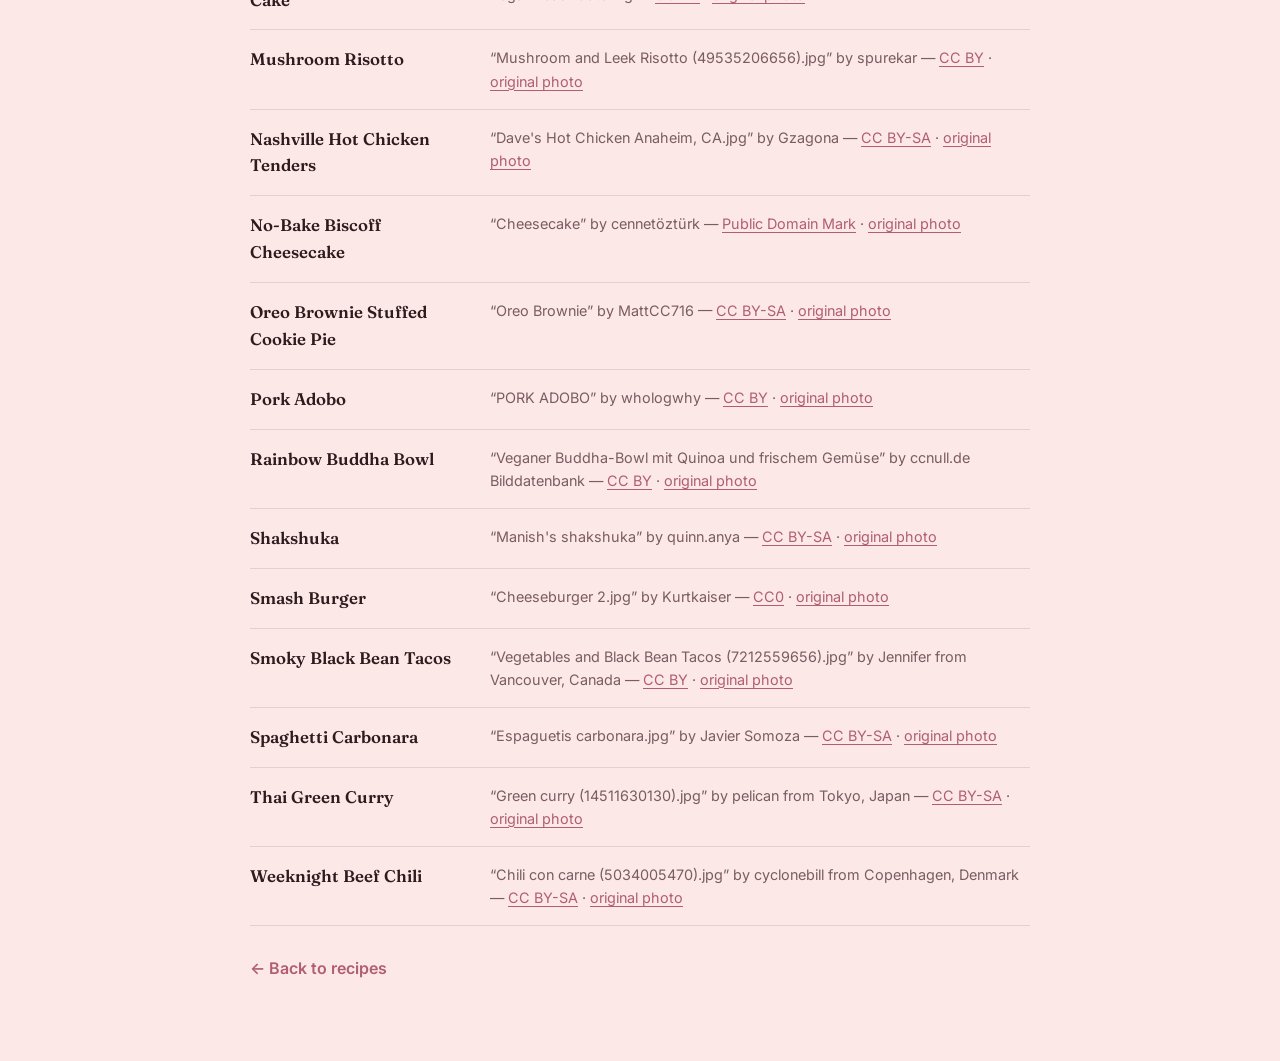
==== commit 62524c2a: "Use user-provided photo for crispy potato nuggets" ====
--- a/credits.html
+++ b/credits.html
@@ -57,51 +57,51 @@
     <ul class="credit-list">
       <li>
         <span class="credit-dish">Avocado Toast, Properly</span>
-        <span class="credit-line">“Smashed Avocado On Toast (with one poached egg) - Jonny&#x27;s 2026-01-06.jpg” by Andy Li — <a href="http://creativecommons.org/publicdomain/zero/1.0/deed.en" rel="license noopener">CC0 1.0</a> · <a href="https://commons.wikimedia.org/wiki/File:Smashed_Avocado_On_Toast_(with_one_poached_egg)_-_Jonny%27s_2026-01-06.jpg" rel="noopener">original photo</a></span>
+        <span class="credit-line">“Smashed Avocado On Toast (with one poached egg) - Jonny&#x27;s 2026-01-06.jpg” by Andy Li — <a href="http://creativecommons.org/publicdomain/zero/1.0/deed.en" rel="license noopener">CC0</a> · <a href="https://commons.wikimedia.org/wiki/File:Smashed_Avocado_On_Toast_(with_one_poached_egg)_-_Jonny%27s_2026-01-06.jpg" rel="noopener">original photo</a></span>
       </li>
       <li>
         <span class="credit-dish">Brown Butter Banana Bread</span>
-        <span class="credit-line">“Banana bread slices.jpg” by Shisma — <a href="https://creativecommons.org/licenses/by/4.0" rel="license noopener">CC BY 4.0</a> · <a href="https://commons.wikimedia.org/wiki/File:Banana_bread_slices.jpg" rel="noopener">original photo</a></span>
+        <span class="credit-line">“Banana bread slices.jpg” by Shisma — <a href="https://creativecommons.org/licenses/by/4.0" rel="license noopener">CC BY</a> · <a href="https://commons.wikimedia.org/wiki/File:Banana_bread_slices.jpg" rel="noopener">original photo</a></span>
       </li>
       <li>
         <span class="credit-dish">Chicken Tikka Masala</span>
-        <span class="credit-line">“Homemade chicken tikka masala.jpg” by Rezwalker — <a href="https://creativecommons.org/licenses/by-sa/3.0" rel="license noopener">CC BY-SA 3.0</a> · <a href="https://commons.wikimedia.org/wiki/File:Homemade_chicken_tikka_masala.jpg" rel="noopener">original photo</a></span>
+        <span class="credit-line">“Homemade chicken tikka masala.jpg” by Rezwalker — <a href="https://creativecommons.org/licenses/by-sa/3.0" rel="license noopener">CC BY-SA</a> · <a href="https://commons.wikimedia.org/wiki/File:Homemade_chicken_tikka_masala.jpg" rel="noopener">original photo</a></span>
       </li>
       <li>
         <span class="credit-dish">Chocolate Chip Cookies</span>
-        <span class="credit-line">“Chocolate Chip Cookies 8.jpg” by Urvi Yagnik — <a href="https://creativecommons.org/licenses/by-sa/4.0" rel="license noopener">CC BY-SA 4.0</a> · <a href="https://commons.wikimedia.org/wiki/File:Chocolate_Chip_Cookies_8.jpg" rel="noopener">original photo</a></span>
+        <span class="credit-line">“Chocolate Chip Cookies 8.jpg” by Urvi Yagnik — <a href="https://creativecommons.org/licenses/by-sa/4.0" rel="license noopener">CC BY-SA</a> · <a href="https://commons.wikimedia.org/wiki/File:Chocolate_Chip_Cookies_8.jpg" rel="noopener">original photo</a></span>
       </li>
       <li>
         <span class="credit-dish">Creamy Salmon Pasta</span>
-        <span class="credit-line">“Salmon pasta” by Ben Sutherland — <a href="https://creativecommons.org/licenses/by/2.0/" rel="license noopener">CC BY 2.0</a> · <a href="https://www.flickr.com/photos/Ben Sutherland/6958726883" rel="noopener">original photo</a></span>
+        <span class="credit-line">“Salmon pasta” by Ben Sutherland — <a href="https://creativecommons.org/licenses/by/2.0/" rel="license noopener">CC BY</a> · <a href="https://www.flickr.com/photos/Ben Sutherland/6958726883" rel="noopener">original photo</a></span>
       </li>
       <li>
         <span class="credit-dish">Creamy Tomato Pasta</span>
-        <span class="credit-line">“Penne Arrabbiata.jpg” by Petar Milošević — <a href="https://creativecommons.org/licenses/by-sa/4.0" rel="license noopener">CC BY-SA 4.0</a> · <a href="https://commons.wikimedia.org/wiki/File:Penne_Arrabbiata.jpg" rel="noopener">original photo</a></span>
+        <span class="credit-line">“Penne Arrabbiata.jpg” by Petar Milošević — <a href="https://creativecommons.org/licenses/by-sa/4.0" rel="license noopener">CC BY-SA</a> · <a href="https://commons.wikimedia.org/wiki/File:Penne_Arrabbiata.jpg" rel="noopener">original photo</a></span>
       </li>
       <li>
         <span class="credit-dish">Crispy Butter Chicken Tacos</span>
-        <span class="credit-line">“chicken tacos” by jeffreyw — <a href="https://creativecommons.org/licenses/by/2.0/" rel="license noopener">CC BY 2.0</a> · <a href="https://www.flickr.com/photos/jeffreyw/35797752396" rel="noopener">original photo</a></span>
+        <span class="credit-line">“chicken tacos” by jeffreyw — <a href="https://creativecommons.org/licenses/by/2.0/" rel="license noopener">CC BY</a> · <a href="https://www.flickr.com/photos/jeffreyw/35797752396" rel="noopener">original photo</a></span>
       </li>
       <li>
         <span class="credit-dish">Crispy Chicken Alfredo Wraps</span>
-        <span class="credit-line">“Chicken Wraps” by Dennis S. Hurd — <a href="https://creativecommons.org/publicdomain/zero/1.0/" rel="license noopener">CC0 1.0</a> · <a href="https://www.flickr.com/photos/dennissylvesterhurd/31546078723" rel="noopener">original photo</a></span>
+        <span class="credit-line">“Chicken Wraps” by Dennis S. Hurd — <a href="https://creativecommons.org/publicdomain/zero/1.0/" rel="license noopener">CC0</a> · <a href="https://www.flickr.com/photos/dennissylvesterhurd/31546078723" rel="noopener">original photo</a></span>
       </li>
       <li>
         <span class="credit-dish">Crispy Hot Honey Chicken Burger</span>
-        <span class="credit-line">“Acme Burger - January 2025 - Sarah Stierch 03.jpg” by Missvain — <a href="http://creativecommons.org/publicdomain/zero/1.0/deed.en" rel="license noopener">CC0 1.0</a> · <a href="https://commons.wikimedia.org/wiki/File:Acme_Burger_-_January_2025_-_Sarah_Stierch_03.jpg" rel="noopener">original photo</a></span>
+        <span class="credit-line">“Acme Burger - January 2025 - Sarah Stierch 03.jpg” by Missvain — <a href="http://creativecommons.org/publicdomain/zero/1.0/deed.en" rel="license noopener">CC0</a> · <a href="https://commons.wikimedia.org/wiki/File:Acme_Burger_-_January_2025_-_Sarah_Stierch_03.jpg" rel="noopener">original photo</a></span>
       </li>
       <li>
         <span class="credit-dish">Crispy Potato Nuggets</span>
-        <span class="credit-line">“Burger and tater tots.jpg” by Corn cheese — <a href="http://creativecommons.org/publicdomain/zero/1.0/deed.en" rel="license noopener">CC0 1.0</a> · <a href="https://commons.wikimedia.org/wiki/File:Burger_and_tater_tots.jpg" rel="noopener">original photo</a></span>
+        <span class="credit-line">“User photo” by You — User photo · your photo</span>
       </li>
       <li>
         <span class="credit-dish">Fluffy Buttermilk Pancakes</span>
-        <span class="credit-line">“Pancakes with fruit.jpg” by Nightcrafter — <a href="https://creativecommons.org/licenses/by-sa/4.0" rel="license noopener">CC BY-SA 4.0</a> · <a href="https://commons.wikimedia.org/wiki/File:Pancakes_with_fruit.jpg" rel="noopener">original photo</a></span>
+        <span class="credit-line">“Pancakes with fruit.jpg” by Nightcrafter — <a href="https://creativecommons.org/licenses/by-sa/4.0" rel="license noopener">CC BY-SA</a> · <a href="https://commons.wikimedia.org/wiki/File:Pancakes_with_fruit.jpg" rel="noopener">original photo</a></span>
       </li>
       <li>
         <span class="credit-dish">Garlic Butter Shrimp</span>
-        <span class="credit-line">“Shrimp scampi with tomatoes” by sarahstierch — <a href="https://creativecommons.org/publicdomain/zero/1.0/" rel="license noopener">CC0 1.0</a> · <a href="https://www.flickr.com/photos/7633518@N08/54005798608" rel="noopener">original photo</a></span>
+        <span class="credit-line">“Shrimp scampi with tomatoes” by sarahstierch — <a href="https://creativecommons.org/publicdomain/zero/1.0/" rel="license noopener">CC0</a> · <a href="https://www.flickr.com/photos/7633518@N08/54005798608" rel="noopener">original photo</a></span>
       </li>
       <li>
         <span class="credit-dish">Ginger Chicken Stir-Fry</span>
@@ -109,67 +109,67 @@
       </li>
       <li>
         <span class="credit-dish">Greek Salad</span>
-        <span class="credit-line">“Greek Salad” by Unknown — <a href="https://creativecommons.org/publicdomain/zero/1.0/" rel="license noopener">CC0 1.0</a> · <a href="https://www.rawpixel.com/image/5969793/greek-salad" rel="noopener">original photo</a></span>
+        <span class="credit-line">“Greek Salad” by Unknown — <a href="https://creativecommons.org/publicdomain/zero/1.0/" rel="license noopener">CC0</a> · <a href="https://www.rawpixel.com/image/5969793/greek-salad" rel="noopener">original photo</a></span>
       </li>
       <li>
         <span class="credit-dish">Lemon Blueberry Scones</span>
-        <span class="credit-line">“overhead shot blueberry scones coffee” by Unknown — <a href="https://creativecommons.org/publicdomain/zero/1.0/" rel="license noopener">CC0 1.0</a> · <a href="https://www.rawpixel.com/image/3282707/free-photo-image-cream-coffee-blossom" rel="noopener">original photo</a></span>
+        <span class="credit-line">“overhead shot blueberry scones coffee” by Unknown — <a href="https://creativecommons.org/publicdomain/zero/1.0/" rel="license noopener">CC0</a> · <a href="https://www.rawpixel.com/image/3282707/free-photo-image-cream-coffee-blossom" rel="noopener">original photo</a></span>
       </li>
       <li>
         <span class="credit-dish">Margherita Pizza</span>
-        <span class="credit-line">“Margherita Originale.JPG” by Mario56 — <a href="https://creativecommons.org/licenses/by-sa/3.0" rel="license noopener">CC BY-SA 3.0</a> · <a href="https://commons.wikimedia.org/wiki/File:Margherita_Originale.JPG" rel="noopener">original photo</a></span>
+        <span class="credit-line">“Margherita Originale.JPG” by Mario56 — <a href="https://creativecommons.org/licenses/by-sa/3.0" rel="license noopener">CC BY-SA</a> · <a href="https://commons.wikimedia.org/wiki/File:Margherita_Originale.JPG" rel="noopener">original photo</a></span>
       </li>
       <li>
         <span class="credit-dish">Molten Chocolate Lava Cake</span>
-        <span class="credit-line">“Vegan Flourless Swiss Chocolate Molten Lava Cake (4865230786).jpg” by Vegan Feast Catering — <a href="https://creativecommons.org/licenses/by/2.0" rel="license noopener">CC BY 2.0</a> · <a href="https://commons.wikimedia.org/wiki/File:Vegan_Flourless_Swiss_Chocolate_Molten_Lava_Cake_(4865230786).jpg" rel="noopener">original photo</a></span>
+        <span class="credit-line">“Vegan Flourless Swiss Chocolate Molten Lava Cake (4865230786).jpg” by Vegan Feast Catering — <a href="https://creativecommons.org/licenses/by/2.0" rel="license noopener">CC BY</a> · <a href="https://commons.wikimedia.org/wiki/File:Vegan_Flourless_Swiss_Chocolate_Molten_Lava_Cake_(4865230786).jpg" rel="noopener">original photo</a></span>
       </li>
       <li>
         <span class="credit-dish">Mushroom Risotto</span>
-        <span class="credit-line">“Mushroom and Leek Risotto (49535206656).jpg” by spurekar — <a href="https://creativecommons.org/licenses/by/2.0" rel="license noopener">CC BY 2.0</a> · <a href="https://commons.wikimedia.org/wiki/File:Mushroom_and_Leek_Risotto_(49535206656).jpg" rel="noopener">original photo</a></span>
+        <span class="credit-line">“Mushroom and Leek Risotto (49535206656).jpg” by spurekar — <a href="https://creativecommons.org/licenses/by/2.0" rel="license noopener">CC BY</a> · <a href="https://commons.wikimedia.org/wiki/File:Mushroom_and_Leek_Risotto_(49535206656).jpg" rel="noopener">original photo</a></span>
       </li>
       <li>
         <span class="credit-dish">Nashville Hot Chicken Tenders</span>
-        <span class="credit-line">“Dave&#x27;s Hot Chicken Anaheim, CA.jpg” by Gzagona — <a href="https://creativecommons.org/licenses/by-sa/4.0" rel="license noopener">CC BY-SA 4.0</a> · <a href="https://commons.wikimedia.org/wiki/File:Dave%27s_Hot_Chicken_Anaheim,_CA.jpg" rel="noopener">original photo</a></span>
+        <span class="credit-line">“Dave&#x27;s Hot Chicken Anaheim, CA.jpg” by Gzagona — <a href="https://creativecommons.org/licenses/by-sa/4.0" rel="license noopener">CC BY-SA</a> · <a href="https://commons.wikimedia.org/wiki/File:Dave%27s_Hot_Chicken_Anaheim,_CA.jpg" rel="noopener">original photo</a></span>
       </li>
       <li>
         <span class="credit-dish">No-Bake Biscoff Cheesecake</span>
-        <span class="credit-line">“Cheesecake” by cennetöztürk — <a href="https://creativecommons.org/publicdomain/mark/1.0/" rel="license noopener">Public Domain Mark 1.0</a> · <a href="https://www.flickr.com/photos/cennetöztürk/33317651184" rel="noopener">original photo</a></span>
+        <span class="credit-line">“Cheesecake” by cennetöztürk — <a href="https://creativecommons.org/publicdomain/mark/1.0/" rel="license noopener">Public Domain Mark</a> · <a href="https://www.flickr.com/photos/cennetöztürk/33317651184" rel="noopener">original photo</a></span>
       </li>
       <li>
         <span class="credit-dish">Oreo Brownie Stuffed Cookie Pie</span>
-        <span class="credit-line">“Oreo Brownie” by MattCC716 — <a href="https://creativecommons.org/licenses/by-sa/2.0/" rel="license noopener">CC BY-SA 2.0</a> · <a href="https://www.flickr.com/photos/MattCC716/51938819347" rel="noopener">original photo</a></span>
+        <span class="credit-line">“Oreo Brownie” by MattCC716 — <a href="https://creativecommons.org/licenses/by-sa/2.0/" rel="license noopener">CC BY-SA</a> · <a href="https://www.flickr.com/photos/MattCC716/51938819347" rel="noopener">original photo</a></span>
       </li>
       <li>
         <span class="credit-dish">Pork Adobo</span>
-        <span class="credit-line">“PORK ADOBO” by whologwhy — <a href="https://creativecommons.org/licenses/by/2.0/" rel="license noopener">CC BY 2.0</a> · <a href="https://www.flickr.com/photos/whologwhy/4722700950" rel="noopener">original photo</a></span>
+        <span class="credit-line">“PORK ADOBO” by whologwhy — <a href="https://creativecommons.org/licenses/by/2.0/" rel="license noopener">CC BY</a> · <a href="https://www.flickr.com/photos/whologwhy/4722700950" rel="noopener">original photo</a></span>
       </li>
       <li>
         <span class="credit-dish">Rainbow Buddha Bowl</span>
-        <span class="credit-line">“Veganer Buddha-Bowl mit Quinoa und frischem Gemüse” by ccnull.de Bilddatenbank — <a href="https://creativecommons.org/licenses/by/2.0/" rel="license noopener">CC BY 2.0</a> · <a href="https://www.flickr.com/photos/115225894@N07/54340610485" rel="noopener">original photo</a></span>
+        <span class="credit-line">“Veganer Buddha-Bowl mit Quinoa und frischem Gemüse” by ccnull.de Bilddatenbank — <a href="https://creativecommons.org/licenses/by/2.0/" rel="license noopener">CC BY</a> · <a href="https://www.flickr.com/photos/115225894@N07/54340610485" rel="noopener">original photo</a></span>
       </li>
       <li>
         <span class="credit-dish">Shakshuka</span>
-        <span class="credit-line">“Manish&#x27;s shakshuka” by quinn.anya — <a href="https://creativecommons.org/licenses/by-sa/2.0/" rel="license noopener">CC BY-SA 2.0</a> · <a href="https://www.flickr.com/photos/53326337@N00/53869205952" rel="noopener">original photo</a></span>
+        <span class="credit-line">“Manish&#x27;s shakshuka” by quinn.anya — <a href="https://creativecommons.org/licenses/by-sa/2.0/" rel="license noopener">CC BY-SA</a> · <a href="https://www.flickr.com/photos/53326337@N00/53869205952" rel="noopener">original photo</a></span>
       </li>
       <li>
         <span class="credit-dish">Smash Burger</span>
-        <span class="credit-line">“Cheeseburger 2.jpg” by Kurtkaiser — <a href="http://creativecommons.org/publicdomain/zero/1.0/deed.en" rel="license noopener">CC0 1.0</a> · <a href="https://commons.wikimedia.org/wiki/File:Cheeseburger_2.jpg" rel="noopener">original photo</a></span>
+        <span class="credit-line">“Cheeseburger 2.jpg” by Kurtkaiser — <a href="http://creativecommons.org/publicdomain/zero/1.0/deed.en" rel="license noopener">CC0</a> · <a href="https://commons.wikimedia.org/wiki/File:Cheeseburger_2.jpg" rel="noopener">original photo</a></span>
       </li>
       <li>
         <span class="credit-dish">Smoky Black Bean Tacos</span>
-        <span class="credit-line">“Vegetables and Black Bean Tacos (7212559656).jpg” by Jennifer from Vancouver, Canada — <a href="https://creativecommons.org/licenses/by/2.0" rel="license noopener">CC BY 2.0</a> · <a href="https://commons.wikimedia.org/wiki/File:Vegetables_and_Black_Bean_Tacos_(7212559656).jpg" rel="noopener">original photo</a></span>
+        <span class="credit-line">“Vegetables and Black Bean Tacos (7212559656).jpg” by Jennifer from Vancouver, Canada — <a href="https://creativecommons.org/licenses/by/2.0" rel="license noopener">CC BY</a> · <a href="https://commons.wikimedia.org/wiki/File:Vegetables_and_Black_Bean_Tacos_(7212559656).jpg" rel="noopener">original photo</a></span>
       </li>
       <li>
         <span class="credit-dish">Spaghetti Carbonara</span>
-        <span class="credit-line">“Espaguetis carbonara.jpg” by Javier Somoza — <a href="https://creativecommons.org/licenses/by-sa/4.0" rel="license noopener">CC BY-SA 4.0</a> · <a href="https://commons.wikimedia.org/wiki/File:Espaguetis_carbonara.jpg" rel="noopener">original photo</a></span>
+        <span class="credit-line">“Espaguetis carbonara.jpg” by Javier Somoza — <a href="https://creativecommons.org/licenses/by-sa/4.0" rel="license noopener">CC BY-SA</a> · <a href="https://commons.wikimedia.org/wiki/File:Espaguetis_carbonara.jpg" rel="noopener">original photo</a></span>
       </li>
       <li>
         <span class="credit-dish">Thai Green Curry</span>
-        <span class="credit-line">“Green curry (14511630130).jpg” by pelican from Tokyo, Japan — <a href="https://creativecommons.org/licenses/by-sa/2.0" rel="license noopener">CC BY-SA 2.0</a> · <a href="https://commons.wikimedia.org/wiki/File:Green_curry_(14511630130).jpg" rel="noopener">original photo</a></span>
+        <span class="credit-line">“Green curry (14511630130).jpg” by pelican from Tokyo, Japan — <a href="https://creativecommons.org/licenses/by-sa/2.0" rel="license noopener">CC BY-SA</a> · <a href="https://commons.wikimedia.org/wiki/File:Green_curry_(14511630130).jpg" rel="noopener">original photo</a></span>
       </li>
       <li>
         <span class="credit-dish">Weeknight Beef Chili</span>
-        <span class="credit-line">“Chili con carne (5034005470).jpg” by cyclonebill from Copenhagen, Denmark — <a href="https://creativecommons.org/licenses/by-sa/2.0" rel="license noopener">CC BY-SA 2.0</a> · <a href="https://commons.wikimedia.org/wiki/File:Chili_con_carne_(5034005470).jpg" rel="noopener">original photo</a></span>
+        <span class="credit-line">“Chili con carne (5034005470).jpg” by cyclonebill from Copenhagen, Denmark — <a href="https://creativecommons.org/licenses/by-sa/2.0" rel="license noopener">CC BY-SA</a> · <a href="https://commons.wikimedia.org/wiki/File:Chili_con_carne_(5034005470).jpg" rel="noopener">original photo</a></span>
       </li>
     </ul>
     <a class="credits-back" href="index.html">← Back to recipes</a>
